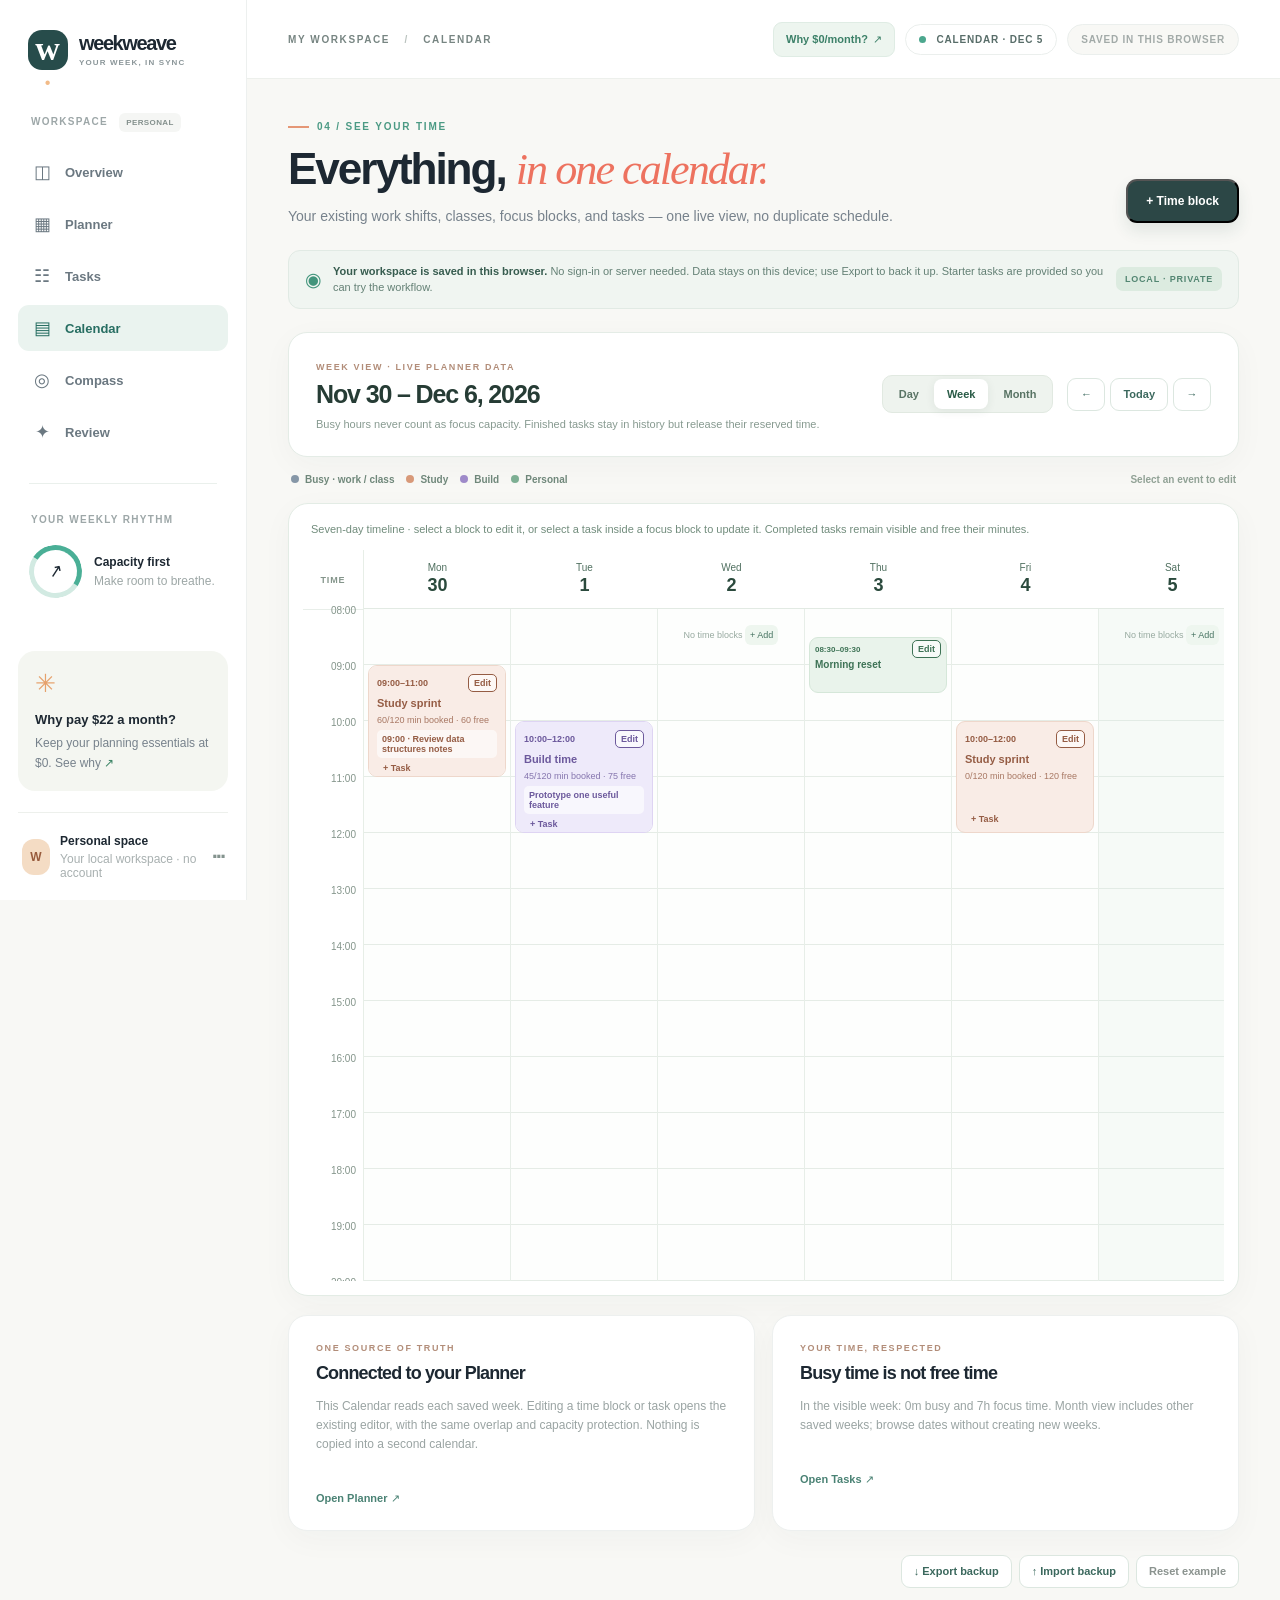
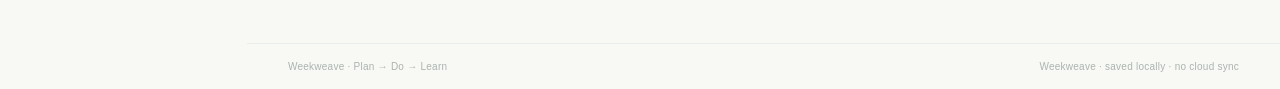
==== calendar.html @ 50faed29 "Add connected Day / Week / Month calendar to Weekweave (v3.1) Visualize saved Busy and Focus blocks " ====
<!DOCTYPE html>

<html lang="en">
<head>
<meta charset="utf-8"/>
<meta content="width=device-width, initial-scale=1" name="viewport"/>
<meta content="light" name="color-scheme"/>
<meta content="Weekweave helps you plan weekly capacity, schedule tasks, track habits and reflect. Saves locally in your browser." name="description"/>
<title>Calendar · Weekweave</title>
<link href="assets/styles.css?v=3.1" rel="stylesheet"/>
<script defer="True" src="assets/app-v3.1.js"></script></head>
<body>
<a class="skip" href="#main">Skip to main content</a>
<div class="app-shell">
<aside class="sidebar">
<a aria-label="Weekweave overview" class="brand" href="index.html"><span class="brand-mark">w<span>·</span></span><span class="brand-name">weekweave<small>YOUR WEEK, IN SYNC</small></span></a>
<div class="space-label">WORKSPACE <span class="space-badge">PERSONAL</span></div>
<nav aria-label="Main navigation" class="nav-stack"><a class="nav-link" href="index.html"><span aria-hidden="true" class="nav-icon">◫</span><span>Overview</span></a>
<a class="nav-link" href="planner.html"><span aria-hidden="true" class="nav-icon">▦</span><span>Planner</span></a>
<a class="nav-link" href="tasks.html"><span aria-hidden="true" class="nav-icon">☷</span><span>Tasks</span></a>
<a aria-current="page" class="nav-link active" href="calendar.html"><span aria-hidden="true" class="nav-icon">▤</span><span>Calendar</span></a>
<a class="nav-link" href="compass.html"><span aria-hidden="true" class="nav-icon">◎</span><span>Compass</span></a>
<a class="nav-link" href="review.html"><span aria-hidden="true" class="nav-icon">✦</span><span>Review</span></a></nav>
<div class="side-separator"></div>
<p class="side-caption">YOUR WEEKLY RHYTHM</p>
<div class="side-status"><span aria-hidden="true" class="status-ring">↗</span><div><strong>Capacity first</strong><small>Make room to breathe.</small></div></div>
<div class="side-push"></div>
<a class="side-note side-note-link" href="why.html"><span class="note-orbit" aria-hidden="true">✳</span><strong>Why pay $22 a month?</strong><p>Keep your planning essentials at $0. See why <span aria-hidden="true">↗</span></p></a>
<div class="side-foot"><span class="avatar">W</span><span>Personal space<small>Local workspace · no account</small></span><span class="side-dots">···</span></div>
</aside>
<div class="workspace">
<header class="topbar"><div class="breadcrumb">MY WORKSPACE <span>/</span> CALENDAR</div><div class="top-actions"><a class="top-why-link" href="why.html">Why $0/month? <span aria-hidden="true">↗</span></a><span class="date-pill"><span class="date-dot"></span> YOUR WEEK</span><span class="key-hint">SAVED IN THIS BROWSER</span></div></header>
<main class="main-content" data-page="calendar" id="main"><noscript>Weekweave needs JavaScript enabled to calculate capacity and save your tasks. All processing stays in your browser.</noscript></main>
<footer class="footer"><span>Weekweave · Plan → Do → Learn</span><span>Weekweave · local-first productivity</span></footer>
</div>
</div>
</body>
</html>
---- assets/styles.css ----
/* WEEKWEAVE: local-first HTML/CSS/vanilla JavaScript. Browser-only storage. */

:root{--bg:#f8f8f5;--paper:#fff;--ink:#1d2832;--muted:#77828c;--line:#ebefee;--coral:#ed725f;--deep:#293a46;--teal:#258e7a;--purple:#7965c9;--shadow:0 8px 32px rgba(36,51,58,.035);font-family:'DM Sans',-apple-system,BlinkMacSystemFont,'Segoe UI',sans-serif;color:var(--ink);background:var(--bg);font-synthesis:none}
*{box-sizing:border-box}html{scroll-behavior:smooth}body{margin:0;min-width:320px}a{color:inherit;text-decoration:none}button,textarea,input{font:inherit}button,a,textarea,input{outline-offset:3px}a:focus-visible,input:focus-visible,textarea:focus-visible{outline:2px solid var(--teal)}h1,h2,h3,h4,p{margin-top:0}h1,h2,h3,h4{font-family:'Manrope','Segoe UI',sans-serif;letter-spacing:-.047em}h1{font-size:clamp(32px,3.45vw,54px);line-height:1.11;margin-bottom:12px;font-weight:800}h1 em{font-family:Georgia,serif;font-weight:500;letter-spacing:-.045em;color:var(--coral)}h2{font-size:32px}h3{font-size:20px;line-height:1.25;font-weight:800;margin-bottom:0}p{color:var(--muted);line-height:1.68}small{font-size:12px}.skip{position:absolute;top:-100px;left:15px;padding:12px;background:#fff;z-index:50}.skip:focus{top:15px}
.app-shell{display:flex;min-height:100vh}.sidebar{width:247px;flex:0 0 247px;position:sticky;top:0;height:100vh;background:#fff;border-right:1px solid #edf0ef;display:flex;flex-direction:column;padding:30px 18px 20px;z-index:10}.brand{display:flex;align-items:center;gap:11px;padding:0 10px 43px}.brand-mark{display:grid;place-items:center;width:40px;height:40px;background:#274c4b;color:#fff;border-radius:14px;font-family:Georgia,serif;font-size:34px;font-weight:bold;letter-spacing:-6px;padding-right:7px}.brand-mark span{color:#f2bb88;font-size:27px}.brand-name{font-family:'Manrope',sans-serif;font-size:20px;font-weight:800;letter-spacing:-.07em;line-height:1.1}.brand-name small{display:block;color:#8b9699;letter-spacing:.14em;font-size:8px;font-family:'DM Sans',sans-serif;font-weight:700;margin-top:5px}.space-label,.side-caption{font-size:10px;letter-spacing:.13em;font-weight:800;color:#9da7a8;padding:0 13px;margin-bottom:17px}.space-badge{display:inline-block;border-radius:6px;background:#f5f6f4;padding:5px 7px;margin-left:7px;font-size:8px;color:#84908d;letter-spacing:.05em}.nav-stack{display:grid;gap:6px}.nav-link{display:flex;gap:12px;align-items:center;border-radius:11px;padding:12px 13px;color:#6b7881;font-size:13px;font-weight:700;transition:background .15s,color .15s}.nav-link:hover{background:#f5f7f6;color:#263d40}.nav-link.active{background:#eaf3ef;color:#276e62}.nav-icon{font-size:18px;display:inline-grid;place-items:center;width:22px;font-family:Arial,sans-serif}.side-separator{height:1px;background:#eaf0ec;margin:28px 11px}.side-caption{margin-bottom:15px}.side-status{display:flex;gap:12px;padding:1px 11px;align-items:center}.status-ring{border-radius:50%;width:53px;height:53px;display:grid;place-content:center;border:5px solid #d2eae2;border-top-color:#4aaf96;border-right-color:#4aaf96;transform:rotate(-12deg);font-weight:800;font-size:17px}.status-ring span{font-weight:500;font-size:10px;color:#96a2a6}.side-status>div{display:grid;gap:5px}.side-status strong{font-size:12px}.side-status small{color:#9da7a6}.side-push{flex:1}.side-note{padding:18px 17px;background:#f4f6f1;border-radius:17px;position:relative;overflow:hidden}.side-note .note-orbit{display:block;color:#e6a16c;font-size:25px;margin-bottom:12px}.side-note strong{font-size:13px}.side-note p{font-size:12px;margin:5px 0 0}.side-foot{display:flex;align-items:center;gap:10px;border-top:1px solid #edf0ec;margin-top:21px;padding:21px 4px 0;font-weight:700;font-size:12px}.avatar{display:grid;place-items:center;background:#f4dcc4;color:#985b3c;border-radius:12px;width:36px;height:36px;font-weight:800}.side-foot small{display:block;color:#a8b0b0;font-weight:500;margin-top:4px}.side-dots{margin-left:auto;font-size:22px;line-height:0;letter-spacing:-2px;color:#84938e}
.workspace{width:calc(100% - 247px);min-width:0;display:flex;flex-direction:column}.topbar{height:79px;border-bottom:1px solid #edf0ec;display:flex;align-items:center;justify-content:space-between;background:#fff;padding:0 clamp(25px,3.2vw,58px);gap:12px}.breadcrumb{font-size:10px;letter-spacing:.16em;color:#778582;font-weight:800}.breadcrumb span{padding:0 10px;color:#bac3bf}.top-actions{display:flex;align-items:center;gap:10px}.date-pill,.key-hint{border:1px solid #ebefed;border-radius:100px;color:#586d69;font-size:10px;font-weight:800;letter-spacing:.08em;padding:9px 13px;white-space:nowrap}.date-dot{display:inline-block;background:#4ca78e;border-radius:50%;width:7px;height:7px;margin-right:7px}.key-hint{background:#f8f8f5;color:#a2aaa8}.main-content{max-width:1570px;width:100%;margin:0 auto;padding:42px clamp(25px,3.2vw,58px) 55px;flex:1}.footer{display:flex;justify-content:space-between;flex-wrap:wrap;gap:10px;padding:17px clamp(25px,3.2vw,58px);font-size:10px;color:#abb4af;border-top:1px solid #e9edeb;letter-spacing:.025em}.page-heading{margin-bottom:31px}.heading-row{display:flex;justify-content:space-between;align-items:flex-end;gap:22px}.heading-row h1{margin:12px 0 11px}.heading-row p{margin:0;font-size:14px}.eyebrow,.panel-kicker{font-size:10px;letter-spacing:.18em;font-weight:800;color:#4b9a84}.eyebrow-line{width:21px;height:2px;background:#e59776;vertical-align:middle;display:inline-block;margin-right:8px}.heading-right{display:flex;align-items:center;gap:12px;padding-bottom:6px}.outlined-chip{border-radius:60px;border:1px solid #e7ebe8;padding:11px 15px;background:#fff;font-size:11px;color:#779087;font-weight:700;white-space:nowrap}.button{display:inline-flex;align-items:center;justify-content:center;gap:20px;padding:13px 18px;border-radius:11px;font-size:12px;font-weight:800;transition:transform .15s,filter .15s;white-space:nowrap}.button:hover{transform:translateY(-2px);filter:brightness(1.08)}.button-dark{background:#2c4746;color:#fff;box-shadow:0 8px 16px rgba(35,81,75,.11)}.button-white{background:#fff;color:#2e4945}.button span{font-size:15px;font-weight:400}
.dashboard-hero{display:grid;grid-template-columns:minmax(0,1.55fr) minmax(250px,.7fr);border-radius:21px;overflow:hidden;min-height:272px;background:#294b48;box-shadow:0 15px 30px rgba(38,68,65,.1)}.hero-copy{padding:35px 36px 32px;position:relative;overflow:hidden;color:#fff}.hero-overline{font-weight:700;letter-spacing:.16em;font-size:10px;color:#c8e2d8;position:relative;z-index:1}.sun-icon{font-size:17px;color:#f5ca91;margin-right:7px}.hero-copy h2{position:relative;z-index:1;font-size:clamp(27px,2.8vw,40px);line-height:1.17;margin:19px 0 12px}.hero-copy h2 span{font-family:Georgia,serif;font-weight:400;font-style:italic;color:#f5c39c}.hero-copy p{position:relative;z-index:1;font-size:12px;max-width:370px;line-height:1.8;color:#bdd2ce;margin-bottom:18px}.hero-actions{display:flex;align-items:center;gap:20px;position:relative;z-index:1}.hero-secondary{color:#e5f1eb;font-size:12px;font-weight:700}.hero-secondary span{margin-left:9px}.hero-ornament{position:absolute;width:270px;height:270px;right:-48px;bottom:-95px;opacity:.26}.hero-ornament span{display:block;position:absolute;border:1px solid #cbe3d1;border-radius:50%;inset:0}.hero-ornament .orbit-b{inset:40px}.hero-ornament .orbit-c{inset:83px;background:#d6eacf}.hero-snapshot{background:#e5efe9;position:relative;padding:29px 26px 24px;display:flex;flex-direction:column;justify-content:space-between}.snapshot-top{display:flex;justify-content:space-between;gap:7px;align-items:center;font-size:9px;font-weight:800;letter-spacing:.11em;color:#5b7c72}.small-up{font-size:9px;color:#448b78;background:#d5e7da;border-radius:10px;padding:7px;white-space:nowrap}.momentum-score{font-family:'Manrope',sans-serif;font-weight:800;font-size:66px;letter-spacing:-.075em;line-height:1;color:#2b594f}.momentum-score>span{font-size:30px;margin-left:5px}.momentum-score small{display:block;letter-spacing:0;font-family:'DM Sans',sans-serif;color:#719389;font-weight:600;font-size:12px;margin:6px 0 0 3px}.spark-bars{height:57px;display:flex;justify-content:space-between;align-items:flex-end;gap:9px;margin-top:12px}.spark-bars i{flex:1;display:block;background:#7eb9a5;border-radius:5px 5px 1px 1px}.spark-bars i:nth-child(4){background:#2f937d}.snapshot-bottom{display:flex;justify-content:space-between;color:#81a298;font-size:9px;font-weight:800;margin-top:8px;padding:0 5px}
.stats-grid{display:grid;grid-template-columns:repeat(3,minmax(0,1fr));gap:16px;margin:19px 0 23px}.stat-card{padding:21px 23px 20px;background:#fff;border:1px solid #edf0ef;border-radius:17px;box-shadow:var(--shadow);min-width:0}.stat-top{display:flex;align-items:center;justify-content:space-between;color:#8b9997;font-size:10px;font-weight:800;letter-spacing:.11em}.stat-icon{display:grid;place-content:center;width:34px;height:34px;border-radius:10px;font-size:16px}.stat-icon.coral{background:#fff2ed;color:#e67a67}.stat-icon.lavender{background:#f0ebfb;color:#8c74d5}.stat-icon.mint{background:#e9f6f0;color:#29947b}.stat-value{font-family:'Manrope',sans-serif;font-weight:800;letter-spacing:-.06em;font-size:34px;margin-top:4px}.stat-value small{font-size:18px;color:#a0acac;font-weight:600}.stat-desc{color:#8c9999;font-size:11px;margin:1px 0 18px}.progress-track{height:6px;border-radius:9px;background:#f1f3f0;overflow:hidden}.progress-track div{height:100%;border-radius:9px}.progress-track.thick{height:9px}.two-column{display:grid;grid-template-columns:1fr 1fr;gap:20px}.panel{background:#fff;border:1px solid #edf0ef;border-radius:19px;padding:27px 27px 24px;box-shadow:var(--shadow);min-width:0}.panel-heading{display:flex;justify-content:space-between;align-items:flex-start;gap:15px;margin-bottom:11px}.panel-kicker{font-size:9px;color:#b28d79;margin-bottom:9px}.panel-description{font-size:12px;margin:0 0 14px;color:#9aa4a3;line-height:1.6}.text-link{font-size:11px;font-weight:800;color:#4a8274;white-space:nowrap;padding-top:10px}.text-link span{margin-left:4px}.task-checklist{display:grid}.check-task{display:flex;gap:12px;align-items:center;border-bottom:1px solid #f0f2f1;padding:14px 0;cursor:pointer;position:relative}.check-task:last-child{border-bottom:0}.check-task input{position:absolute;opacity:0;width:22px;height:22px;margin:0}.custom-check{border:1.7px solid #cfdbd6;width:19px;height:19px;border-radius:7px;flex:0 0 19px;display:grid;place-items:center;color:#fff;transition:background .1s}.check-task input:checked+.custom-check{background:#4b9b83;border-color:#4b9b83}.check-task input:checked+.custom-check:before{content:'✓';font-size:12px}.check-task input:focus-visible+.custom-check{outline:2px solid #2f927d;outline-offset:3px}.task-copy{min-width:0;display:block;flex:1}.task-copy strong{display:block;font-size:12px;font-weight:800}.task-copy small{display:block;color:#a0aead;margin-top:5px}.check-task input:checked~.task-copy strong{text-decoration:line-through;color:#a5b0b0}.duration{color:#879795;background:#f6f8f6;padding:6px 8px;border-radius:7px;font-size:10px;white-space:nowrap}.panel-action{display:flex;justify-content:space-between;margin:17px 0 0;padding:17px 16px;background:#f6f9f7;border-radius:11px;color:#598577;font-size:11px;font-weight:800}.panel-action span{font-size:15px}.neutral-label{color:#a3aeac;font-size:9px;letter-spacing:.1em;font-weight:800;padding:7px 9px;border-radius:7px;background:#f5f6f4;white-space:nowrap}.habits-head,.habit-row{display:grid;grid-template-columns:minmax(95px,1.7fr) repeat(7,minmax(17px,.5fr));gap:4px;align-items:center}.habits-head{font-size:9px;letter-spacing:.08em;color:#aeb7b2;font-weight:800;margin:24px 0 9px;text-align:center}.habits-head span:first-child{text-align:left}.habit-row{padding:11px 0;border-bottom:1px solid #f1f3f2}.habit-row:last-of-type{border:none}.habit-row strong{font-size:11px;letter-spacing:-.015em}.habit-row i{display:grid;place-items:center;height:22px;width:22px;max-width:100%;border-radius:7px;font-style:normal;font-size:11px;margin:auto}.habit-row .done{background:#d8f1e6;color:#268e6f}.habit-row .empty{background:#f5f7f5;border:1px solid #edf0ee}.habit-note{background:#f4f8f3;color:#789789;padding:13px 12px;border-radius:10px;margin-top:15px;font-size:11px}.habit-note span{color:#e9ad78;font-size:15px;margin-right:8px}.lower{margin-top:20px}.direction-list{display:grid}.direction-row{display:flex;align-items:center;gap:12px;border-bottom:1px solid #f0f2f1;padding:15px 0}.direction-row:last-child{border:0;padding-bottom:0}.direction-symbol{width:41px;height:41px;flex:0 0 41px;display:grid;place-items:center;border-radius:12px;font-size:22px}.direction-symbol.purple{background:#efecfb;color:#8472c8}.direction-symbol.peach{background:#ffefe7;color:#d98b64}.direction-symbol.green{background:#e7f4ec;color:#459a79}.direction-row>div{flex:1;display:grid;gap:6px}.direction-row strong{font-size:12px}.direction-row small{color:#9dabaa}.direction-tag{background:#eaf6f0;color:#449e7e;padding:6px 8px;border-radius:8px;text-transform:uppercase;font-size:9px;font-weight:800;white-space:nowrap}.direction-tag.muted{background:#f7f4eb;color:#a3916d}.reflection-panel{position:relative;background:#f1f2eb;overflow:hidden;min-height:230px}.reflection-panel h3{font-size:25px;max-width:330px;margin:7px 0 12px}.reflection-panel p{font-size:12px;max-width:310px}.reflection-panel .button{margin-top:12px}.reflection-doodle{position:absolute;right:18px;bottom:22px;font-family:Georgia,serif;font-size:110px;color:#d5ddd3;pointer-events:none}
/* Weekly planner */
.info-band{display:flex;gap:17px;align-items:center;background:#edf6f0;border:1px solid #daebe0;border-radius:14px;padding:17px 20px;margin-bottom:22px}.info-emblem{font-size:28px;color:#4ca58d}.info-band div{flex:1}.info-band strong{font-size:12px}.info-band p{font-size:11px;color:#648779;margin:4px 0 0;line-height:1.5}.info-tag{background:#daeee2;border-radius:6px;font-weight:800;font-size:9px;padding:7px 10px;color:#4a987d;letter-spacing:.03em}.plan-panel{padding:27px 23px 18px}.simple-legend{display:flex;gap:14px;font-size:10px;color:#889991;align-items:center}.simple-legend span{white-space:nowrap}.legend-dot{display:inline-block;width:7px;height:7px;border-radius:50%;margin-right:5px}.coral-bg{background:#ed876a}.purple-bg{background:#8e81cf}.mint-bg{background:#69ab9b}.calendar-grid{display:grid;grid-template-columns:repeat(7,minmax(0,1fr));gap:8px;margin-top:28px;overflow-x:auto}.day-column{min-width:106px;padding:8px 5px 11px;border-radius:12px}.day-column.highlight-day{background:#f5f8f4}.day-head{display:flex;align-items:center;justify-content:space-between;margin:0 5px 17px}.day-head strong{font-size:10px;letter-spacing:.1em;color:#8a9b95}.day-head span{font-family:'Manrope',sans-serif;font-size:18px;font-weight:800;color:#314941}.highlight-day .day-head span{color:#29967c}.block-card{border-radius:10px;padding:12px 10px;margin-bottom:9px;min-height:147px;display:flex;flex-direction:column}.block-card.study{background:#fff0e9;border:1px solid #f9e1d5}.block-card.build{background:#f2edff;border:1px solid #e6ddfb}.block-card.personal{background:#e9f5ee;border:1px solid #d9eada}.block-card small{font-size:9px;color:#8c9992}.block-card strong{font-size:12px;line-height:1.3;margin:11px 0 5px}.block-card>span{font-size:10px;color:#82918e;line-height:1.4;min-height:28px}.block-meter{width:100%;height:5px;background:rgba(112,114,118,.12);border-radius:5px;overflow:hidden;margin-top:auto}.block-meter i{display:block;height:100%;background:#a9a39a;border-radius:5px}.block-card.study .block-meter i{background:#ec9279}.block-card.build .block-meter i{background:#9984d2}.block-card.personal .block-meter i{background:#75b599}.block-card em{font-style:normal;text-align:right;font-size:9px;color:#7f908a;margin-top:6px}.plan-foot{border-top:1px solid #eff2f0;margin:13px 0 0;padding:18px 6px 0;display:flex;justify-content:space-between;align-items:center;gap:12px;font-size:11px;color:#97a4a0}.plan-foot .text-link{padding:0}.capacity-demo{display:flex;justify-content:space-between;align-items:center;margin:26px 0 15px}.capacity-demo strong,.capacity-demo small{display:block}.capacity-demo strong{font-size:13px}.capacity-demo small{color:#9da7a0;margin-top:5px}.capacity-number{font-family:'Manrope',sans-serif;font-size:30px;font-weight:800}.capacity-number small{font-size:15px;color:#a4b2ad}.capacity-labels{display:flex;gap:12px;flex-wrap:wrap;font-size:10px;color:#7c9991;margin-top:13px}.capacity-labels span:last-child{color:#318d78;font-weight:800}.capacity-alert{font-size:11px;padding:14px;margin-top:18px;background:#fff6ee;color:#b6835c;border-radius:9px;line-height:1.6}.ritual-list{list-style:none;margin:15px 0 0;padding:0}.ritual-list li{display:flex;gap:17px;border-bottom:1px solid #f0f1ef;padding:14px 0}.ritual-list li:last-child{border-bottom:0}.ritual-list li>span{font-size:10px;color:#e59874;font-weight:800}.ritual-list strong{font-size:12px}.ritual-list p{font-size:11px;margin:5px 0 0}
/* Tasks */
.compact-stats{margin-top:0}.board{display:grid;grid-template-columns:repeat(4,minmax(0,1fr));gap:12px}.board-column{background:#f0f2ef;border:1px solid #edf0ed;border-radius:15px;padding:16px 12px 10px;min-width:0}.board-heading{display:flex;align-items:center;gap:8px;padding:0 5px}.board-heading h3{font-size:15px;letter-spacing:-.03em}.board-dot{width:8px;height:8px;display:block;background:#a7b3ae;border-radius:50%}.board-dot.peach{background:#e5a478}.board-dot.purple-dot{background:#8d7ad1}.board-dot.mint-dot{background:#6eaf8d}.board-count{font-size:10px;color:#81918d;margin-left:auto;background:#fff;border-radius:7px;padding:5px 8px;font-weight:800}.board-column>p{font-size:10px;margin:8px 5px 17px;line-height:1.4;min-height:30px}.board-task{display:flex;flex-direction:column;align-items:flex-start;border-radius:12px;background:#fff;box-shadow:0 3px 10px rgba(40,60,53,.035);padding:15px 13px;margin-bottom:10px;min-height:129px}.task-label{border-radius:6px;background:#eeeafb;color:#8d78bb;padding:5px 7px;font-size:8px;font-weight:800;letter-spacing:.1em}.task-label.peach-label{background:#fff0e8;color:#db8469}.task-label.green-label{background:#edf8f1;color:#529878}.board-task>strong{font-size:12px;margin:13px 0;line-height:1.4}.task-meta{font-size:10px;color:#a3afaa;margin-top:auto}.task-meta span{margin:0 4px}.task-subline{font-size:10px;color:#77a08f;margin-top:9px}.schedule-chip{margin-top:10px;border-radius:6px;background:#f2eefb;color:#8470b7;font-size:10px;padding:7px}.done-task>strong{color:#9ba5a0;text-decoration:line-through}.done-task{min-height:111px}
/* Compass */
.compass-hero{background:#ecf2ef;border:1px solid #e6efeb;border-radius:20px;display:flex;align-items:center;justify-content:space-between;padding:35px 37px;overflow:hidden;min-height:215px}.compass-hero>div:first-child{max-width:525px}.compass-hero .eyebrow{font-size:10px;color:#679a8b}.compass-hero h2{font-size:30px;margin:13px 0 10px}.compass-hero p{font-size:12px;margin:0}.compass-art{margin:0 47px 0 20px}.compass-outer{width:133px;height:133px;border:1px solid #9bbab0;border-radius:50%;display:flex;align-items:center;justify-content:space-around;flex-direction:column;color:#7caa9a;box-shadow:0 0 0 16px #e3eee8,0 0 0 17px #c6dcd2}.compass-outer b{font-size:40px;color:#429883;line-height:.6}.compass-outer span{font-size:10px;font-weight:800}.direction-cards{display:grid;grid-template-columns:repeat(3,minmax(0,1fr));gap:17px;margin-top:21px}.direction-card{background:#fff;border:1px solid #edf0ef;border-radius:18px;padding:24px 21px;display:flex;flex-direction:column;box-shadow:var(--shadow)}.direction-card-top{display:flex;justify-content:space-between;align-items:center;margin-bottom:20px}.direction-card h3{font-size:17px;line-height:1.33;min-height:44px}.direction-card p{font-size:11px;line-height:1.6;min-height:51px;margin:11px 0 15px}.direction-divider{height:1px;background:#eef1ef;margin-bottom:17px}.direction-card>small{font-size:9px;letter-spacing:.14em;font-weight:800;color:#b19b8b}.direction-card>strong{font-size:12px;line-height:1.5;margin:10px 0 22px}.direction-foot{display:flex;justify-content:space-between;flex-wrap:wrap;gap:8px;margin-top:auto;color:#9cab9f;font-size:9px}.direction-foot span:last-child{color:#6b9e8e}.evidence-list>div{display:flex;align-items:flex-start;gap:14px;padding:15px 0;border-bottom:1px solid #f0f2f0}.evidence-list>div:last-child{border:0}.evidence-list>div>span:first-child{background:#f8f2ed;color:#b8896b;border-radius:7px;padding:6px 8px;font-size:9px;font-weight:800}.evidence-list p{font-size:11px;flex:1;margin:0;line-height:1.6}.evidence-list p strong{color:#3f4b48}.mood-chip{font-size:9px;color:#649e8b;background:#eaf7f0;white-space:nowrap;border-radius:7px;padding:8px}.health-score{display:flex;gap:18px;align-items:center;background:#f0f7f1;padding:19px;border-radius:12px;margin:23px 0}.health-score>strong{font-family:'Manrope',sans-serif;font-size:40px;letter-spacing:-.05em;color:#2a9178}.health-score>strong span{color:#8db3a6;font-size:15px}.health-score b{font-size:12px}.health-score p{font-size:11px;margin:5px 0 0}.health-line{display:flex;justify-content:space-between;font-size:11px;margin:18px 0 10px;color:#879995}.health-line strong{color:#4d6960}
/* Review */
.review-banner{min-height:205px;border-radius:20px;padding:36px;background:#2a4945;color:#fff;display:flex;justify-content:space-between;align-items:center;margin-bottom:22px}.review-banner-copy>span{color:#b2d9c4;font-weight:800;letter-spacing:.14em;font-size:10px}.review-banner h2{font-size:26px;line-height:1.3;margin:12px 0}.review-banner p{color:#bcd4c9;font-size:11px;margin:0}.review-banner>span{font-size:115px;color:#83ad9b;line-height:1}.form-label{display:block;margin:19px 0 10px;color:#7c8c85;font-size:11px;font-weight:800}.panel textarea{resize:vertical;display:block;border:1px solid #e5ebe7;border-radius:11px;padding:16px;min-height:114px;width:100%;background:#fbfcfa;color:#53635b;line-height:1.6;font-size:12px}.panel textarea::placeholder{color:#b0bdb5}.prompt-line{font-size:11px;color:#8fa397;margin-top:13px}.review-note{display:flex;align-items:center;gap:17px;margin-top:21px;padding:18px;background:#f1f5f1;border-radius:13px}.review-note>span{font-size:22px;color:#5b9985}.review-note p{flex:1;font-size:11px;color:#719286;line-height:1.5;margin:0}.review-note p strong{color:#4b7466}
@media(max-width:1190px){.sidebar{width:210px;flex-basis:210px}.workspace{width:calc(100% - 210px)}.main-content{padding:35px 28px}.topbar{padding:0 28px}.key-hint{display:none}.calendar-grid{gap:4px}.block-card{padding:11px 7px}.block-card strong{font-size:11px}.simple-legend{gap:7px}.direction-card{padding:20px 17px}.board{gap:8px}.board-column{padding:14px 8px 8px}.board-task{padding:13px 9px}.hero-copy{padding:29px}}
@media(max-width:940px){.sidebar{width:77px;flex-basis:77px;padding:26px 12px}.workspace{width:calc(100% - 77px)}.brand{padding:0 5px 36px}.brand-name,.space-label,.nav-link>span:last-child,.side-separator,.side-caption,.side-status,.side-note,.side-foot{display:none}.nav-stack{gap:10px}.nav-link{justify-content:center;padding:12px 6px}.nav-icon{font-size:22px}.two-column{grid-template-columns:1fr}.direction-cards{grid-template-columns:repeat(3,minmax(0,1fr))}.board{grid-template-columns:repeat(2,1fr)}.calendar-grid{grid-template-columns:repeat(7,minmax(115px,1fr))}.plan-panel{overflow:hidden}.simple-legend{display:none}}
@media(max-width:650px){.app-shell{display:block}.sidebar{height:auto;position:relative;width:100%;padding:13px 15px;display:flex;flex-direction:row;align-items:center;border-bottom:1px solid #edf0ef;border-right:0;gap:10px}.brand{padding:0;margin:0}.brand-mark{width:34px;height:34px;border-radius:10px;font-size:29px}.nav-stack{display:flex;flex:1;justify-content:flex-end;gap:3px}.nav-link{padding:6px 8px;border-radius:8px}.nav-icon{font-size:17px;width:17px}.workspace{width:100%}.topbar{height:49px;padding:0 17px}.breadcrumb{font-size:8px}.date-pill{font-size:9px;padding:7px 9px}.main-content{padding:25px 16px 40px}.heading-row{align-items:flex-start;flex-direction:column}.heading-row h1{font-size:37px}.heading-right{width:100%;justify-content:space-between}.dashboard-hero{grid-template-columns:1fr}.hero-copy{padding:31px 22px}.hero-copy h2{font-size:32px}.hero-snapshot{padding:23px}.momentum-score{font-size:55px;margin:14px 0}.spark-bars{height:30px;max-width:270px}.snapshot-bottom{max-width:270px}.stats-grid{gap:8px}.stat-card{padding:15px 10px}.stat-top{font-size:8px;letter-spacing:.05em}.stat-icon{display:none}.stat-value{font-size:25px}.stat-value small{font-size:12px}.stat-desc{font-size:9px;min-height:30px}.panel{padding:22px 19px}.direction-cards{grid-template-columns:1fr}.direction-card h3{min-height:0}.direction-card p{min-height:0}.compass-hero{padding:24px;min-height:0}.compass-art{display:none}.board{grid-template-columns:1fr}.calendar-grid{overflow:visible;display:flex;overflow-x:auto;padding-bottom:10px}.day-column{width:160px;flex:0 0 160px}.block-card{padding:13px}.info-tag{display:none}.simple-legend{display:none}.review-banner{padding:24px}.review-banner>span{display:none}.review-banner h2{font-size:23px}.review-note{align-items:flex-start;flex-wrap:wrap}.footer{padding:16px;display:block}.footer span{display:block;margin:4px 0}}
@media(prefers-reduced-motion:reduce){html{scroll-behavior:auto}*,*:before,*:after{transition:none!important;animation:none!important}}

/* v1.1 UX review: action-first overview, sample-data honesty, and labeled mobile navigation. */
.preview-notice{display:flex;gap:11px;align-items:center;padding:12px 16px;margin:-8px 0 22px;border-radius:12px;background:#f0f5f1;border:1px solid #e1eae4;color:#53796b}
.preview-notice p{margin:0;flex:1;font-size:11px;line-height:1.5;color:#648075}.preview-notice p strong{color:#375c4f}.preview-notice-icon{font-size:19px;color:#41947b}.preview-tag{font-size:9px;font-weight:800;letter-spacing:.09em;white-space:nowrap;border-radius:7px;background:#dcebe0;padding:7px 9px;color:#538672}
.command-grid{display:grid;grid-template-columns:minmax(0,1.34fr) minmax(275px,.86fr);gap:18px;align-items:stretch}
.command-primary,.today-primary{border-radius:20px;padding:29px 30px;min-width:0;position:relative;overflow:hidden}.command-primary{background:#284a47;color:#fff;min-height:346px;box-shadow:0 14px 26px rgba(38,68,65,.09)}.command-top{display:flex;justify-content:space-between;align-items:center;gap:12px;position:relative;z-index:2}.command-chip{border:1px solid #61837b;border-radius:99px;padding:7px 10px;font-size:9px;letter-spacing:.08em;color:#c8e0d4;font-weight:800;white-space:nowrap}.command-primary h2{position:relative;z-index:2;font-size:clamp(27px,3vw,38px);line-height:1.19;letter-spacing:-.05em;max-width:540px;margin:20px 0 11px}.command-primary h2 em{color:#f7bd95;font-family:Georgia,serif;font-weight:400}.command-primary>p{position:relative;z-index:2;color:#bed8d0;font-size:12px;line-height:1.65;max-width:445px;margin-bottom:16px}.command-primary .button{position:relative;z-index:2;margin-top:17px}.command-primary .hero-ornament{opacity:.13;right:-95px;bottom:-125px}
.capacity-visual{position:relative;z-index:2;max-width:480px;border:1px solid rgba(226,239,232,.18);padding:13px 14px 12px;border-radius:11px;background:rgba(255,255,255,.065)}.capacity-visual-head{display:flex;justify-content:space-between;gap:12px;align-items:center;color:#c8ded6;font-size:10px}.capacity-visual-head strong{color:#f1f8f4;font-size:11px}.capacity-track{height:9px;background:rgba(233,240,237,.19);border-radius:10px;overflow:hidden;margin:11px 0 9px}.capacity-track span{display:block;width:72.5%;height:100%;background:#f6b98d;border-radius:10px}.capacity-visual-foot{color:#c9e1d6;font-size:10px}.capacity-visual-foot b{color:#fff;font-size:12px}.capacity-visual-foot small{float:right;color:#a3c2b6;font-size:9px}
.today-primary{background:#fff;border:1px solid #e7efea;box-shadow:var(--shadow);display:flex;flex-direction:column}.today-top{display:flex;justify-content:space-between;align-items:flex-start;gap:8px}.today-top h2{font-size:26px;line-height:1.2;margin:5px 0 0}.today-primary>p{font-size:12px;line-height:1.55;margin:11px 0 9px}.priority-task{margin:7px 0 2px;padding:18px 13px;border:1px solid #e8edeb;border-radius:13px;background:#f8faf8}.priority-task .task-copy strong{font-size:13px}.today-footer{display:flex;justify-content:space-between;align-items:center;gap:12px;margin-top:12px}.today-footer>span{color:#97a4a0;font-size:10px;line-height:1.5}.today-footer .text-link{padding:0}.today-separator{height:1px;background:#e9efeb;margin:21px 0 16px}.today-micro{display:flex;align-items:center;gap:12px;margin-top:auto}.today-micro-icon{display:grid;place-items:center;width:34px;height:34px;border-radius:10px;color:#d39167;background:#fff0e5;font-size:20px;flex-shrink:0}.today-micro strong{display:block;font-size:11px}.today-micro small{display:block;margin-top:4px;color:#9ca8a3;font-size:10px}
.how-it-works{margin:24px 0 7px}.how-header{display:flex;justify-content:space-between;align-items:baseline;gap:12px;margin-bottom:12px}.how-header h2{font-size:19px;margin:0}.how-steps{display:grid;grid-template-columns:repeat(3,minmax(0,1fr));gap:11px}.how-steps a{display:flex;gap:12px;align-items:center;padding:15px 14px;background:#fff;border:1px solid #e9eeea;border-radius:13px;min-width:0}.how-steps a:hover{border-color:#8ec9ad}.how-steps a>span{font-size:11px;font-weight:800;color:#cd8e73;background:#fcf3eb;padding:8px;border-radius:8px}.how-steps a>div{flex:1;min-width:0}.how-steps strong{display:block;font-size:11px}.how-steps small{display:block;font-size:10px;color:#97a6a1;line-height:1.5;margin-top:3px}.how-steps b{font-size:16px;color:#75a394;font-weight:500}.compact-bottom{margin-top:17px}.closing-strip{display:flex;align-items:center;justify-content:space-between;gap:22px;margin-top:20px;padding:25px 27px;background:#f0f2ec;border:1px solid #e7ebe4;border-radius:17px}.closing-strip h3{font-size:23px;margin-bottom:6px}.closing-strip p{font-size:11px;margin:0}.closing-strip .button{flex-shrink:0}
.planner-guide{display:grid;grid-template-columns:repeat(3,minmax(0,1fr));gap:11px;margin-bottom:19px}.planner-guide>div{background:#fff;border:1px solid #e8edeb;border-radius:13px;padding:13px 14px;display:flex;align-items:center;gap:12px}.planner-guide b{width:32px;height:32px;border-radius:9px;background:#fdf0e8;color:#c97e62;font-size:11px;display:grid;place-items:center;flex:0 0 32px}.planner-guide strong{display:block;font-size:11px}.planner-guide small{display:block;font-size:10px;color:#98a6a0;line-height:1.5;margin-top:3px}.capacity-details{background:#f2f8f3;border-radius:9px;border:1px solid #e0ebe2;margin-top:12px;padding:13px;font-size:11px;line-height:1.6;color:#678577}.capacity-details summary{cursor:pointer;font-weight:800;color:#397762}.capacity-details p{font-size:11px;margin:11px 0 0;color:#678577}
.task-flow{display:flex;justify-content:center;align-items:center;gap:11px;margin:0 0 20px;padding:14px 15px;border:1px solid #e5ede7;background:#fff;border-radius:13px;flex-wrap:wrap}.task-flow span{font-weight:800;font-size:12px;color:#4d6d60}.task-flow span b{display:inline-grid;place-items:center;margin-right:5px;width:23px;height:23px;border-radius:7px;background:#eaf4ed;color:#39826d;font-size:10px}.task-flow i{font-style:normal;color:#afc8ba;font-size:16px}.review-prompt{display:flex;align-items:center;gap:15px;padding:14px 17px;margin-bottom:20px;border-radius:11px;background:#fff6eb;border:1px solid #f3e5d1}.review-prompt strong{font-size:12px;white-space:nowrap;color:#8f694e}.review-prompt p{font-size:11px;margin:0;color:#977b62}
@media(max-width:1120px){.command-grid{grid-template-columns:minmax(0,1.08fr) minmax(265px,.92fr)}.command-primary,.today-primary{padding:24px}.how-steps a{padding:13px 11px;gap:8px}}
@media(max-width:940px){.command-grid{grid-template-columns:1fr}.command-primary{min-height:0}.today-primary{min-height:230px}.how-steps{grid-template-columns:1fr 1fr 1fr}}
@media(max-width:650px){body{padding-bottom:80px}.sidebar{height:58px;padding:10px 16px}.brand-name{display:block;font-size:17px}.brand-name small{font-size:7px}.nav-stack{position:fixed;left:0;right:0;bottom:0;bottom:env(safe-area-inset-bottom,0px);display:grid;grid-template-columns:repeat(5,minmax(0,1fr));gap:0;align-items:stretch;padding:7px 5px calc(7px + env(safe-area-inset-bottom,0px));background:rgba(255,255,255,.98);border-top:1px solid #e4eae6;box-shadow:0 -8px 20px rgba(23,55,43,.04);z-index:30}.nav-link{display:flex;flex-direction:column;gap:3px;align-items:center;justify-content:center;min-height:56px;padding:6px 1px;border-radius:9px;font-size:10px;text-align:center;line-height:1.15}.nav-link>span:last-child{display:block}.nav-icon{width:auto;font-size:19px}.preview-notice{margin:-4px 0 17px;padding:10px 11px;align-items:flex-start}.preview-notice p{font-size:10px}.preview-tag{display:none}.heading-row h1{font-size:34px}.command-primary,.today-primary{padding:24px 20px}.command-primary h2{font-size:30px}.capacity-visual-head{flex-direction:column;align-items:flex-start;gap:4px}.capacity-visual-foot small{float:none;display:block;margin-top:4px}.how-it-works{margin-top:18px}.how-steps{grid-template-columns:1fr}.closing-strip{align-items:flex-start;flex-direction:column;padding:22px}.closing-strip .button{width:100%}.planner-guide{grid-template-columns:1fr}.task-flow{gap:5px;justify-content:space-between}.task-flow span{font-size:10px}.task-flow span b{width:18px;height:18px;font-size:9px;margin-right:2px}.task-flow i{font-size:10px}.review-prompt{display:block}.review-prompt p{margin-top:5px}}
@media(max-width:370px){.brand-name{font-size:16px}.nav-link{font-size:9px}.task-flow{padding:10px 6px}.today-footer{align-items:flex-start;flex-direction:column}.preview-notice-icon{font-size:16px}}

/* Keep non-active sidebar links neutral, including visited links. */
.nav-link:visited{color:#6b7881}.nav-link.active:visited{color:#276e62}

/* Weekweave v2 interactive MVP — progressive additions to the original visual system. */
button{cursor:pointer}button:disabled{cursor:not-allowed;opacity:.58}
.week-toolbar{display:flex;align-items:center;justify-content:space-between;gap:16px;background:#fff;border:1px solid #e8eeeb;border-radius:15px;padding:14px 18px;margin:-12px 0 25px;box-shadow:var(--shadow)}
.week-title{display:flex;flex-direction:column;gap:4px}.week-title strong{font-size:13px;color:#304b45}.week-title small{color:#92a19b;font-size:10px}.week-controls,.utility-row{display:flex;align-items:center;gap:7px;flex-wrap:wrap}
.mini-button{border:1px solid #dce7e0;background:#fff;border-radius:9px;padding:8px 12px;color:#3b685d;font-size:11px;line-height:1.35;font-weight:800;white-space:nowrap}.mini-button:hover{background:#eaf5ed}.mini-button:focus-visible,.inline-icon-button:focus-visible,.day-add:focus-visible,.block-assign:focus-visible,.board-add:focus-visible{outline:2px solid #258e7a;outline-offset:2px}
.utility-row{margin:24px 0 0;justify-content:flex-end}.muted-button{color:#8b938f}.utility-row>.mini-button:hover{background:#f0f6f2}.live-banner{margin-top:-10px;margin-bottom:23px}.command-primary .button-white{margin-top:17px;position:relative;z-index:2}
.command-primary h2 em{color:#d1e7ce}.capacity-visual .capacity-track{background:rgba(255,255,255,.16)}.capacity-visual .capacity-track span{background:#9ecdb6;min-width:0}.today-primary .button{align-self:flex-start;margin:24px 0 30px}.today-primary .priority-task{margin-top:15px}.mini-stats{margin-top:22px}.mini-stats .stat-card{padding:15px 19px}.mini-stats .stat-value{font-size:29px}.mini-stats .stat-desc{font-size:11px}
.habit-track{display:grid;gap:10px}.habit-track-row{display:grid;grid-template-columns:minmax(110px,1fr) repeat(7,minmax(28px,36px));align-items:center;gap:5px}.habit-track-row>strong{font-size:11px}.habit-label{position:relative;display:flex;justify-content:center;align-items:center;min-height:30px;border:1px solid #e3ece6;border-radius:8px;color:#a4ada8;cursor:pointer;background:#fafcf9;font-size:10px;font-weight:800}.habit-label input{position:absolute;inset:0;opacity:0;cursor:pointer}.habit-label:has(input:checked){background:#d6efe3;border-color:#a4d0b5;color:#257c65}.habit-label:has(input:checked) span::after{content:' ✓'}.habit-label:has(input:focus-visible){outline:2px solid #258e7a;outline-offset:2px}.review-glimpse{font-size:14px;line-height:1.6;border-left:3px solid #c5d9d0;padding-left:13px;color:#4d625b}
.planner-stage{background:#fff;border:1px solid #e9eeec;border-radius:21px;padding:24px 24px 17px;box-shadow:var(--shadow)}.planner-stage .calendar-grid{margin-top:21px}.planner-stage .panel-heading{display:flex;justify-content:space-between;align-items:center;gap:12px}.planner-stage .legend{display:flex;flex-wrap:wrap;gap:11px;font-size:10px;color:#82918b}.planner-stage .legend span:first-child{color:#d77e65}.planner-stage .legend span:nth-child(2){color:#7967cb}.planner-stage .legend span:nth-child(3){color:#5d9c7b}
.block-card{min-height:162px}.block-card-header{display:flex;align-items:center;justify-content:space-between;gap:2px}.block-card-header small{font-size:9px}.inline-icon-button{border:0;background:rgba(255,255,255,.75);color:#557a70;font-size:14px;border-radius:6px;min-width:25px;height:25px}.block-card strong{margin-top:7px}.block-card>span{word-break:break-word}.block-card em{font-size:10px}.block-card .block-assign{margin-top:9px;padding:6px;border:1px dashed rgba(90,110,103,.35);background:rgba(255,255,255,.65);color:#49756a;border-radius:6px;font-size:10px;font-weight:750;text-align:center}.block-assign:hover{background:#fff}.day-add{width:100%;border:1px dashed #d7e5dd;background:#fbfdfb;color:#537b6d;font-size:10px;font-weight:750;border-radius:9px;padding:10px 5px}.day-add:hover{background:#ebf5ee}.stat-inline{display:flex;align-items:baseline;gap:10px;margin:16px 0}.stat-inline b{font-size:30px;color:#2b5146}.stat-inline span{font-size:12px;color:#81918b}.mini-task-line{display:flex;justify-content:space-between;align-items:center;gap:8px;border-bottom:1px solid #edf0ed;padding:12px 0;font-size:11px}.mini-task-line:last-child{border-bottom:0}
.board-column{min-height:320px}.board-task{display:flex;flex-direction:column;gap:6px;min-height:0}.board-task strong{font-size:12px}.board-task>small{color:#81928a;line-height:1.55;font-size:10px}.task-card-actions{display:flex;align-items:center;justify-content:space-between;gap:6px;margin-top:5px}.task-card-actions .mini-button{padding:5px 8px;font-size:10px}.quick-done{font-size:10px;font-weight:750;color:#6c8179;display:flex;gap:5px;align-items:center;cursor:pointer}.quick-done input{accent-color:#398e71;width:15px;height:15px}.empty-column{font-size:11px;color:#84918b;text-align:center;padding:26px 6px}.board-add{display:block;border:1px dashed #bdcfc5;border-radius:9px;background:#fff;color:#3f7b64;font-size:11px;font-weight:800;padding:10px;width:100%;margin-top:8px}.next-step-panel{margin-top:22px}.next-step-panel h3{font-size:17px}
.evidence-list>p{padding:10px}.direction-foot a{color:#438c76;font-weight:800}.review-note button{margin-left:auto}.review-banner-copy h2{line-height:1.25}
.toast{position:fixed;bottom:24px;right:24px;max-width:min(420px,calc(100vw - 30px));z-index:200;background:#2e5147;color:#fff;border-radius:11px;padding:13px 17px;box-shadow:0 14px 35px rgba(19,52,42,.2);font-size:12px;font-weight:750;transform:translateY(150%);opacity:0;pointer-events:none;transition:transform .18s,opacity .18s}.toast.show{transform:translateY(0);opacity:1}.toast.error{background:#963e35}
.app-dialog{border:1px solid #dfebe4;padding:0;width:min(95vw,540px);max-height:min(88vh,790px);overflow:auto;border-radius:21px;box-shadow:0 24px 85px rgba(23,46,41,.25);color:#1d2832}.app-dialog::backdrop{background:rgba(15,33,34,.47);backdrop-filter:blur(2px)}.app-dialog form{padding:26px 28px;display:flex;flex-direction:column;gap:16px}.app-dialog .modal-head{display:flex;align-items:start;justify-content:space-between;margin-bottom:1px}.modal-head h2{font-size:23px;margin:7px 0 0}.modal-close{border:0;background:#eef3ef;color:#3c5c54;border-radius:10px;font-size:22px;width:32px;height:32px}.app-dialog label{font-size:11px;font-weight:800;color:#49695e;display:flex;flex-direction:column;gap:7px}.app-dialog label.check-row{flex-direction:row;align-items:center;gap:9px}.app-dialog label.check-row input{accent-color:#27866e;width:16px;height:16px}.app-dialog input:not([type=checkbox]),.app-dialog select{width:100%;border:1px solid #dce7e1;border-radius:10px;background:#fff;min-height:41px;padding:8px 11px;color:#263c36;font-size:13px}.app-dialog label small{font-size:10px;color:#96a39c;line-height:1.5;font-weight:400}.form-grid{display:grid;grid-template-columns:1fr 1fr;gap:12px}.form-error{min-height:0;font-size:11px;color:#a03b39;line-height:1.5;font-weight:800}.form-error:empty{display:none}.modal-actions{display:flex;align-items:center;justify-content:flex-end;gap:8px;flex-wrap:wrap;margin-top:3px}.modal-actions .danger-button{margin-right:auto;color:#a2413f;border-color:#efcbc6}.modal-actions [hidden]{display:none}.goal-fieldset{border:1px solid #e8efeb;border-radius:12px;padding:13px;display:flex;flex-direction:column;gap:11px}.goal-fieldset legend{padding:0 5px;color:#466f60;font-size:12px;font-weight:800}
@media(max-width:1200px){.board{grid-template-columns:repeat(2,minmax(0,1fr))}.board-column{min-height:0}.planner-stage{padding:16px 12px}.block-card{padding:10px 6px}.block-card em{font-size:9px}}
@media(max-width:940px){.planner-stage .calendar-grid{grid-template-columns:repeat(7,minmax(128px,1fr));overflow-x:auto}.planner-stage .day-column{min-width:128px}.board{grid-template-columns:repeat(2,minmax(0,1fr))}}
@media(max-width:650px){.week-toolbar{margin-top:-6px;align-items:flex-start;flex-direction:column}.week-controls{width:100%;justify-content:space-between}.week-controls .mini-button{flex:1}.habit-track-row{grid-template-columns:minmax(88px,1fr) repeat(7,minmax(22px,1fr));gap:3px}.habit-label{min-height:26px}.planner-stage{padding:14px 11px}.planner-stage .panel-heading{align-items:flex-start;flex-direction:column}.planner-stage .calendar-grid{margin-top:13px}.board{grid-template-columns:1fr}.command-grid{grid-template-columns:1fr}.mini-stats{grid-template-columns:repeat(3,minmax(0,1fr));gap:7px}.mini-stats .stat-card{padding:14px 9px}.mini-stats .stat-value{font-size:25px}.mini-stats .stat-desc{font-size:9px}.utility-row{justify-content:center;padding-bottom:12px}.review-note{flex-wrap:wrap}.review-note button{margin-left:0}.toast{bottom:92px;right:12px;left:12px;max-width:unset}.app-dialog form{padding:20px 17px}.form-grid{gap:8px}.live-banner{align-items:flex-start;flex-wrap:wrap}.live-banner p{min-width:190px}.live-banner .preview-tag{margin-left:29px}}
@media(max-width:375px){.form-grid{grid-template-columns:1fr}.mini-stats .stat-desc{display:none}.habit-track-row{grid-template-columns:minmax(83px,1fr) repeat(7,minmax(21px,1fr))}}
@media(prefers-reduced-motion:reduce){.toast{transition:none}}

/* Completed work no longer occupies block capacity; keep the historical count visible. */
.block-complete-note{display:block;font-size:11px;line-height:1.45;font-weight:700;color:#508875;margin-top:5px}

/* v2.2: explicit 09:00–20:00 busy time, separate from task capacity */
.block-card.busy-block { background: #e9edf1; border:1px solid #c8d2da; min-height:164px; }
.block-card.busy-block strong { color:#34444d; margin:9px 0 7px; }
.block-card.busy-block .busy-chip { display:inline-flex; align-self:start; width:max-content; background:#d5dfe5; color:#3c5260; font-size:9px; font-weight:800; padding:4px 7px; border-radius:5px; letter-spacing:.06em; min-height:0; }
.block-card.busy-block .busy-description { margin-top:auto; color:#5e7885; font-weight:700; font-size:10px; }
.busy-legend {color:#627b87}
.block-time-summary { border-radius:10px; padding:12px 14px; background:#eef6f0; color:#2b5548; font-size:13px; font-weight:750; }
.block-time-summary.time-error {background:#fff1eb;color:#b14a32;}
.form-helper { font-size:12px;line-height:1.5;color:#6d8179;margin:8px 0 10px; }
/* A fourth metric should sit comfortably alongside the others. */
@media (min-width:1100px){.stats-grid.mini-stats{grid-template-columns:repeat(4,minmax(0,1fr));}}

/* v2.3 — Overview: one actionable day, one trustworthy source of data. */
.overview-day-switcher{display:grid;grid-template-columns:minmax(140px,190px) minmax(0,1fr);align-items:stretch;gap:14px;background:#fff;border:1px solid #e8efea;border-radius:17px;padding:13px 16px;margin:-5px 0 18px;box-shadow:var(--shadow)}
.overview-day-intro{display:flex;flex-direction:column;justify-content:center;gap:5px;min-width:0;padding-left:4px}.overview-day-intro .panel-kicker{margin:0}.overview-day-intro>strong{font-size:15px;letter-spacing:-.03em;color:#253d35}.overview-day-intro>small{font-size:10px;color:#899993;line-height:1.5}
.overview-day-options{display:grid;grid-template-columns:repeat(7,minmax(0,1fr));gap:5px;min-width:0}
.overview-day-button{min-width:0;min-height:72px;background:#f7f9f7;border:1px solid #edf1ed;border-radius:11px;display:flex;flex-direction:column;align-items:center;justify-content:center;gap:3px;color:#556c63;padding:9px 3px;transition:background .15s,border-color .15s}
.overview-day-button strong{font-size:19px;font-weight:800;line-height:1.2;font-family:'Manrope',sans-serif}.overview-day-button .day-short{font-size:9px;text-transform:uppercase;letter-spacing:.1em;font-weight:800;color:#91a198}.overview-day-button small{font-size:9px;color:#80938a;white-space:nowrap;overflow:hidden;max-width:100%;text-overflow:ellipsis}
.overview-day-button.selected{background:#e7f2e9;border-color:#a8cdb4;color:#28584b;box-shadow:inset 0 0 0 1px #bad8c5}.overview-day-button:hover:not(.selected){background:#edf6ee}.overview-day-button:focus-visible{outline:3px solid #397e6a;outline-offset:2px}
.overview-summary{grid-template-columns:repeat(4,minmax(0,1fr));margin:18px 0 21px}.overview-summary .stat-card{padding:18px 18px 15px}.overview-summary .stat-value{font-size:clamp(23px,2.4vw,31px);margin:10px 0 5px;white-space:nowrap}.overview-summary .stat-desc{margin:0;font-size:10px;line-height:1.5;min-height:32px}.overview-summary .stat-top{line-height:1.5}
.overview-daily-lower{align-items:stretch;gap:18px}.overview-daily-lower .panel{min-height:280px}.overview-agenda,.overview-task-list{display:flex;flex-direction:column;gap:9px}
.agenda-row{display:grid;grid-template-columns:81px minmax(0,1fr) auto;align-items:center;gap:12px;background:#f7faf7;border:1px solid #eaf0eb;border-left:3px solid #9ac6b0;border-radius:11px;padding:13px 12px;min-width:0}.agenda-row.agenda-busy{background:#f0f3f6;border-color:#e0e7ed;border-left-color:#92a5b1}.agenda-clock{font-size:10px;font-weight:800;color:#627d72;align-self:start;white-space:nowrap}.agenda-busy .agenda-clock{color:#728596}.agenda-detail{display:flex;flex-direction:column;gap:4px;min-width:0}.agenda-eyebrow{font-size:8px;letter-spacing:.1em;font-weight:900;color:#648f7b}.agenda-busy .agenda-eyebrow{color:#728fa0}.agenda-detail strong{font-size:12px;color:#253b33}.agenda-detail small{font-size:10px;color:#83968d;line-height:1.45;overflow-wrap:anywhere}.agenda-add{font-size:10px;padding:6px 8px}
.overview-task{display:flex;align-items:center;gap:8px;padding:3px 0 8px;border-bottom:1px solid #eef2ee;min-width:0}.overview-task .check-task{margin:0;flex:1;border:0;min-width:0}.overview-task .check-task .task-copy small{line-height:1.45}.overview-task>.mini-button{flex-shrink:0;padding:7px 9px}
.overview-completed-summary{padding:12px 14px;border:1px solid #d9eadf;border-radius:10px;background:#f1faf4;color:#3e816b;font-size:11px;font-weight:800;margin-top:10px;line-height:1.5}
.overview-empty{display:flex;flex-direction:column;gap:8px;padding:18px 16px;border:1px dashed #d5e5db;border-radius:12px;background:#fafcf9;color:#426657;line-height:1.5}.overview-empty strong{font-size:12px}.overview-empty span{font-size:11px;color:#84988d}.overview-empty a{font-size:11px;font-weight:800;color:#448c70}
.priority-context{font-size:10px;font-weight:800;letter-spacing:.1em;color:#498979;margin:12px 0 -4px}.priority-actions{display:flex;align-items:center;justify-content:space-between;gap:14px;margin:13px 0 14px}.priority-actions .text-link{padding:0}.today-primary .priority-task{margin:14px 0 0}.today-primary .overview-empty{margin:14px 0}.today-primary .button{margin:14px 0}.today-primary .today-micro{margin-top:auto}.today-primary .today-separator{margin-top:auto}
.overview-goals-panel{margin-top:18px}.overview-directions{display:grid;grid-template-columns:repeat(3,minmax(0,1fr));gap:12px}.overview-direction{background:#fbfcfa;border:1px solid #e8eee8;border-radius:13px;padding:16px 15px;min-width:0}.overview-direction .direction-header{display:flex;align-items:center;gap:6px;font-size:9px;letter-spacing:.08em;color:#6d8075;font-weight:800}.overview-direction .direction-header strong{margin-left:auto;color:#3e6655;font-size:10px;white-space:nowrap}.overview-direction h4{font-size:15px;line-height:1.35;color:#28433a;margin:14px 0 7px;letter-spacing:-.03em}.overview-direction p{font-size:11px;color:#80948a;line-height:1.6;margin:0 0 16px;min-height:38px}.overview-direction>small{font-size:10px;color:#779181;line-height:1.5}.area-dot{width:8px;height:8px;border-radius:50%;display:inline-block;flex-shrink:0}.area-study{background:#d18c70}.area-build{background:#937fc6}.area-personal{background:#6caa89}.direction-meter{height:7px;background:#e5eee6;border-radius:12px;overflow:hidden;margin-bottom:7px}.direction-meter span{height:100%;display:block;border-radius:12px;background:#77b397}
.overview-last-row{margin-top:18px}.overview-day-switcher+.command-grid{margin-top:0}
@media(max-width:1300px){.overview-day-switcher{grid-template-columns:1fr}.overview-day-intro{padding:2px 0}.overview-summary{grid-template-columns:repeat(2,minmax(0,1fr))}.overview-directions{gap:8px}}
@media(max-width:900px){.overview-directions{grid-template-columns:1fr}.overview-direction p{min-height:0}.overview-summary{grid-template-columns:repeat(2,minmax(0,1fr))}}
@media(max-width:650px){.overview-day-switcher{padding:12px 10px;gap:12px}.overview-day-options{display:flex;overflow-x:auto;scroll-snap-type:x mandatory;gap:7px;padding:2px 2px 8px}.overview-day-button{min-width:58px;flex:0 0 58px;scroll-snap-align:start;min-height:68px}.overview-day-button strong{font-size:17px}.overview-day-button small{font-size:8px}.overview-summary{grid-template-columns:repeat(2,minmax(0,1fr));gap:9px}.overview-summary .stat-card{padding:13px 12px}.overview-summary .stat-value{font-size:24px}.overview-summary .stat-desc{font-size:10px}.overview-daily-lower,.overview-last-row{grid-template-columns:1fr}.agenda-row{grid-template-columns:65px minmax(0,1fr);gap:7px}.agenda-add{grid-column:2;justify-self:start}.overview-goals-panel{padding:19px 16px}.overview-direction h4{margin-top:9px}.overview-daily-lower .panel{min-height:0}}
@media(max-width:375px){.overview-summary .stat-top{font-size:9px}.overview-summary .stat-value{font-size:22px}.overview-day-button{min-width:55px;flex-basis:55px}}


/* v2.4 — A day with a work shift and no focus blocks gets a work-first Overview. */
.workday-hero{background:#2d4245}
.workday-hero h2 em{color:#d5e9c9}
.workday-hero .workday-shifts{position:relative;z-index:2;display:flex;flex-direction:column;gap:9px;margin:19px 0 12px;max-width:510px}
.workday-shift{display:flex;align-items:center;gap:12px;min-width:0;border:1px solid rgba(210,238,229,.22);background:rgba(238,252,244,.08);border-radius:13px;padding:13px 15px}
.workday-shift-icon{display:grid;place-items:center;border:1px solid rgba(255,255,255,.17);border-radius:10px;background:rgba(255,255,255,.07);font-size:21px;color:#d4eee3;width:38px;height:38px;flex:none}
.workday-shift>div{display:flex;flex-direction:column;gap:4px;min-width:0;flex:1}.workday-shift small{font-size:11px;color:#c3d8cf;white-space:nowrap;overflow:hidden;text-overflow:ellipsis}.workday-shift strong{font-size:20px;letter-spacing:-.02em;color:white;font-weight:800}.workday-shift>b{white-space:nowrap;font-size:12px;color:#dfebcf;font-weight:800}
.workday-hero .workday-reassurance{font-size:11px;color:#c8dccd;line-height:1.5;margin:10px 0 12px;max-width:510px}
.workday-priority .today-top{flex-wrap:wrap}.workday-priority .neutral-label{font-size:9px}.workday-guidance{display:flex;flex-direction:column;gap:9px;margin:13px 0 17px}
.workday-guidance>div{display:flex;gap:12px;align-items:flex-start;background:#f6f9f5;border:1px solid #e8f0e9;border-radius:12px;padding:13px 14px}.workday-guidance-icon{display:grid;place-items:center;background:#e1eee5;color:#42775d;border-radius:9px;width:29px;height:29px;flex:none;font-size:14px;font-weight:800}
.workday-guidance>div>div{display:flex;flex-direction:column;gap:5px;min-width:0}.workday-guidance strong{font-size:12px;color:#314940}.workday-guidance small{font-size:11px;color:#81978b;line-height:1.5;overflow-wrap:anywhere}
.workday-priority .today-separator{margin:8px 0 16px}.workday-actions{display:flex;justify-content:space-between;align-items:center;flex-wrap:wrap;gap:12px;margin-top:auto}.workday-actions .text-link{padding:0}.workday-priority .workday-actions .mini-button{font-size:11px;text-decoration:none}
@media(max-width:650px){.workday-shift{padding:11px 12px}.workday-shift strong{font-size:17px}.workday-shift>b{font-size:11px}.workday-hero .workday-reassurance{font-size:11px}.workday-guidance>div{padding:12px}}

/* v2.5 — KPI Compass: outcome progress is independent from task completion. */
.compass-hero-v25{margin-top:18px;gap:24px}.compass-hero-v25 .mini-button{display:inline-flex;margin-top:20px;background:#fff;border-color:#cdded3;color:#326757}
.compass-summary{display:grid;grid-template-columns:repeat(3,minmax(0,1fr));gap:13px;margin-top:17px}
.compass-summary>div{background:#fff;border:1px solid #e8ede9;border-radius:15px;padding:16px 20px;box-shadow:0 8px 25px rgba(42,68,59,.025);display:flex;flex-direction:column;gap:5px}
.compass-summary span{font-size:9px;font-weight:850;color:#a68f7e;letter-spacing:.12em}
.compass-summary strong{font-size:26px;line-height:1.2;color:#2d4240;letter-spacing:-.05em}
.compass-summary small{font-size:10px;color:#84948c}
.outcome-cards{align-items:stretch}
.outcome-card{gap:0;min-width:0}
.outcome-card .direction-card-top{margin-bottom:14px}
.outcome-card h3{min-height:0}
.outcome-card>p{margin:6px 0 18px;min-height:42px}
.outcome-meta{display:flex;flex-wrap:wrap;align-items:center;justify-content:space-between;gap:8px;font-size:9px;font-weight:800;color:#879991;border-top:1px solid #eef2ed;padding:16px 0 8px}
.outcome-meta>span{max-width:100%;overflow-wrap:anywhere;letter-spacing:.08em;text-transform:uppercase}
.outcome-meta>strong{font-size:10px;letter-spacing:normal;color:#3f7765;background:#eaf4ed;border-radius:7px;padding:5px 7px}
.outcome-measure{margin:8px 0 16px}
.outcome-measure>strong{display:block;font-size:21px;letter-spacing:-.03em;line-height:1.3;overflow-wrap:anywhere}
.outcome-measure .direction-meter{height:8px;background:#e7eee9;border-radius:15px;margin:12px 0 7px;overflow:hidden}
.outcome-measure .direction-meter span{display:block;height:100%;background:#7ca994;border-radius:15px}
.outcome-measure small{font-size:10px;color:#889d90}
.outcome-warning{font-size:11px!important;min-height:0!important;color:#986034!important;background:#fff3e9;border-radius:8px;padding:9px 10px;margin:0 0 14px!important}
.outcome-proof{margin-top:auto;border:1px solid #ecf0ed;border-radius:11px;background:#f8faf8;padding:11px 13px;display:flex;flex-direction:column;gap:6px;min-height:69px}
.outcome-proof b{font-size:10px;color:#4e7967}
.outcome-proof span{font-size:11px;color:#677c70;line-height:1.5;overflow-wrap:anywhere}
.outcome-foot{margin-top:16px;display:flex;align-items:center;flex-wrap:wrap;justify-content:space-between;gap:10px}
.outcome-foot>span{font-size:11px;color:#73867b}.outcome-foot>span small{display:block;font-size:9px;color:#9caaa2}
.outcome-foot>div{display:flex;gap:6px}.outcome-foot .mini-button{padding:8px 10px;font-size:10px}
.compass-detail-grid{align-items:start}.compass-log{max-height:500px;overflow-y:auto}
.compass-log-entry{padding:15px 0;display:grid;gap:7px;border-bottom:1px solid #e9efeb}.compass-log-entry:last-child{border-bottom:0}
.compass-log-entry>div{display:flex;gap:12px;align-items:center}.compass-log-entry .log-area{font-size:9px;letter-spacing:.11em;font-weight:850;color:#af8e76}
.compass-log-entry time{font-size:10px;color:#8e9e93}.compass-log-entry>strong{font-size:12px;line-height:1.5;overflow-wrap:anywhere}
.compass-log-entry>small{font-size:10px;color:#84978e;line-height:1.5}.log-delete{justify-self:end;font-size:10px;color:#ad6662;background:transparent;border:0;padding:4px 0;cursor:pointer}
.compass-health-list{margin:18px 0;padding:12px 15px;border-radius:12px;background:#f5f8f4}
.compass-health-list>div{display:flex;justify-content:space-between;gap:12px;font-size:11px;color:#5f776a;padding:11px 0;border-bottom:1px solid #e3ebe3}
.compass-health-list>div:last-child{border:0}.compass-health-list strong{color:#314d43;font-weight:800}
#goals-form{gap:13px}.app-dialog textarea{border:1px solid #dce7e1;border-radius:10px;resize:vertical;min-height:92px;padding:11px 12px;color:#263c36;font:inherit;font-size:13px;width:100%;background:#fff}
.app-dialog .goal-fieldset label.check-row{margin-top:2px}.goal-fieldset .form-grid label{min-width:0}
@media(max-width:1050px){.outcome-cards{grid-template-columns:repeat(2,minmax(0,1fr))}}
@media(max-width:700px){.compass-summary{grid-template-columns:repeat(3,minmax(0,1fr));gap:7px}.compass-summary>div{padding:12px 9px}.compass-summary span{font-size:8px;letter-spacing:0}.compass-summary strong{font-size:22px}.compass-summary small{font-size:9px}.outcome-cards{grid-template-columns:1fr}.outcome-card>p{min-height:0}.compass-hero-v25{padding:25px 23px}.compass-hero-v25 h2{font-size:25px}}
@media(max-width:390px){.compass-summary{grid-template-columns:1fr 1fr}.compass-summary>div:last-child{grid-column:1/-1}.app-dialog .form-grid{grid-template-columns:1fr}}

/* v2.6 — Weekly Review, evidence-led and actionable. */
.review-banner-v26{min-height:220px;background:#2d4844;align-items:center}.review-banner-v26 p{max-width:650px;line-height:1.7}.review-stat-grid{display:grid;grid-template-columns:repeat(4,minmax(0,1fr));gap:13px;margin:18px 0 21px}.review-stat{border:1px solid #e7eeeb;background:#fff;border-radius:16px;padding:20px;display:flex;flex-direction:column;gap:7px;min-width:0;box-shadow:var(--shadow)}.review-stat>span{font-size:9px;font-weight:900;letter-spacing:.11em;color:#84958d}.review-stat>strong{font-size:27px;letter-spacing:-.05em;line-height:1.25;color:#203b34}.review-stat>small{font-size:10px;line-height:1.55;color:#879a91}.review-evidence-grid,.review-insights-grid,.review-answer-grid{gap:18px;align-items:stretch}.review-evidence-grid .panel,.review-insights-grid .panel{min-height:280px}.review-evidence-grid .panel-heading{align-items:flex-start;gap:8px}.review-fact-list{list-style:none;padding:0;margin:10px 0 0;display:flex;flex-direction:column;gap:2px}.review-fact-list li:not(.review-empty){display:flex;gap:11px;align-items:center;border-bottom:1px solid #edf1ee;padding:12px 2px}.review-fact-list li:last-child{border-bottom:0}.review-fact-list li>div{display:flex;flex:1;min-width:0;gap:4px;flex-direction:column}.review-fact-list li strong{font-size:12px;line-height:1.5;color:#243c35;overflow-wrap:anywhere}.review-fact-list li small{font-size:10px;color:#84998d;line-height:1.5}.review-task-dot{width:9px;height:9px;border-radius:50%;background:#88b29b;flex:none}.review-task-dot.study{background:#d79a7e}.review-task-dot.build{background:#9883c7}.review-done-mark{font-size:10px;color:#428b72;font-weight:800;white-space:nowrap}.review-proof-date{font-size:10px;font-weight:800;color:#8c9d93;background:#eef4ef;padding:6px 7px;border-radius:7px;white-space:nowrap}.review-more,.review-disclaimer{font-size:10px;line-height:1.5;color:#85988b;margin:15px 0 0}.review-disclaimer{border-left:2px solid #a9cabb;padding-left:10px}.review-empty{font-size:11px;color:#879a91;line-height:1.65;border:1px dashed #dce7df;padding:17px;border-radius:10px;list-style:none;background:#fafcfb}.review-habit-row{display:grid;grid-template-columns:minmax(94px,1fr) minmax(55px,1.1fr) 28px;gap:11px;align-items:center;margin:16px 0}.review-habit-row span{font-size:11px;color:#4e675b;font-weight:700}.review-habit-row strong{font-size:11px;color:#4f8470;text-align:right}.review-habit-meter{height:8px;border-radius:99px;background:#eaf1ec;overflow:hidden}.review-habit-meter i{height:100%;background:#7caf98;display:block;border-radius:99px}.review-insights-grid .text-link{display:inline-block;margin-top:9px}.review-goal-row{border-bottom:1px solid #edf1ee;padding:12px 0;display:flex;gap:9px;align-items:flex-start;justify-content:space-between}.review-goal-row:last-child{border:0}.review-goal-row>div{display:flex;flex-direction:column;gap:3px;min-width:0}.review-goal-row strong{font-size:11px;color:#476359;line-height:1.5}.review-goal-row small{color:#91a39a;font-size:10px}.review-goal-row>span{font-size:10px;font-weight:800;white-space:nowrap;color:#376d5e}.review-section-title{padding:20px 2px 10px}.review-section-title h2{font-size:23px;letter-spacing:-.04em;margin:7px 0}.review-section-title p{font-size:11px;color:#8d9e94;margin:0;line-height:1.5}.review-reflection-panel h3{font-size:19px;margin:9px 0}.review-reflection-panel .form-label{margin:12px 0 9px}.review-reflection-panel textarea{min-height:92px}.review-energy-panel{margin-top:17px;display:flex;justify-content:space-between;gap:25px;align-items:center}.review-energy-panel h3{margin:8px 0;font-size:16px}.review-energy-panel p{font-size:11px;color:#849a8c;margin:0}.review-energy-select{font-size:11px;color:#4d6d5b;font-weight:800;min-width:220px}.review-energy-select select,.review-carry-form select,.review-carry-form input{display:block;width:100%;margin-top:8px;border:1px solid #dce7e1;background:#fbfdfb;border-radius:9px;min-height:41px;padding:8px 11px;color:#2b4038;font:inherit}.review-carry{margin-top:20px}.review-carry .panel-heading{gap:12px}.review-carry .outlined-chip{white-space:nowrap}.review-carry-form{margin-top:19px;display:flex;flex-direction:column;gap:12px}.review-carry-fields{display:grid;grid-template-columns:minmax(0,1.9fr) minmax(130px,.85fr) minmax(125px,.9fr);gap:12px}.review-carry-fields label{font-size:11px;color:#4f6b5c;font-weight:800;min-width:0}.review-carry-form .button{align-self:flex-start}.review-carry-form small{font-size:10px;color:#879d90;line-height:1.5}.review-carry-confirm{display:flex;flex-direction:column;align-items:flex-start;gap:8px;border:1px solid #d3e9d9;background:#f2faf4;padding:16px;border-radius:10px;margin-top:15px}.review-carry-confirm strong{font-size:12px;color:#3d795a}.review-carry-confirm span{font-size:11px;color:#688975}.review-carry-confirm button{margin-top:2px}
@media(max-width:1030px){.review-stat-grid{grid-template-columns:repeat(2,minmax(0,1fr))}.review-evidence-grid,.review-insights-grid{grid-template-columns:1fr}.review-evidence-grid .panel,.review-insights-grid .panel{min-height:0}.review-carry-fields{grid-template-columns:repeat(2,minmax(0,1fr))}.review-carry-fields label:first-child{grid-column:span 2}}
@media(max-width:650px){.review-stat-grid{gap:9px}.review-stat{padding:14px 11px}.review-stat>strong{font-size:23px}.review-stat>span{font-size:8px}.review-stat>small{font-size:9px}.review-reflection-panel{padding:19px 16px}.review-energy-panel{display:block}.review-energy-select{display:block;margin-top:14px;min-width:0}.review-carry-fields{grid-template-columns:1fr}.review-carry-fields label:first-child{grid-column:auto}.review-carry .panel-heading{align-items:flex-start;flex-direction:column}.review-carry-form .button{width:100%}.review-habit-row{grid-template-columns:minmax(80px,1fr) minmax(45px,1fr) 28px}.review-goal-row{flex-direction:column;gap:4px}}


/* v2.9 — Compass editor clarity and reliable save feedback. */
#goal-fields [hidden]{display:none!important}
#goals-form .goals-sticky-actions{position:sticky;bottom:-1px;z-index:3;background:#fff;box-shadow:0 -10px 22px rgba(255,255,255,.96);border-top:1px solid #e1eae3;padding:12px 0 2px;margin-top:0}
#goals-form .goal-form-error:not(:empty){display:block;padding:10px 12px;border-radius:8px;background:#fff0ed;border:1px solid #efc7c1;color:#913e39;font-size:11px;line-height:1.6}
.compass-save-confirmation{display:flex;align-items:center;gap:10px;flex-wrap:wrap;margin:12px 0 16px;border:1px solid #cce6d2;background:#eff9f2;color:#376950;border-radius:12px;padding:13px 18px;font-size:11px}
.compass-save-confirmation strong{font-weight:850}.compass-save-confirmation span{color:#587e66}
@media(max-width:650px){#goals-form .goals-sticky-actions .button{flex:1;min-width:0}}

/* v3.0 — Hackathon positioning links. Reuse the existing app visual system. */
.top-why-link{display:inline-flex;align-items:center;gap:5px;font-size:11px;font-weight:800;color:#3c8068;border-radius:9px;padding:10px 12px;background:#edf5ef;border:1px solid #dfece4;white-space:nowrap}
.top-why-link:hover{background:#dfeee4;color:#2d664f}
.side-note-link{display:block;transition:background .15s,transform .15s}.side-note-link:hover{background:#eaf0e6;transform:translateY(-2px)}
.side-note-link p span{font-weight:800;color:#3b8465}
.launch-ribbon{display:flex;align-items:center;gap:16px;flex-wrap:wrap;background:#eaf2ed;border:1px solid #d6e7db;border-radius:12px;margin:0 0 19px;padding:13px 18px;font-size:12px;color:#547465;line-height:1.5}
.launch-ribbon-kicker{font-size:9px;color:#3e7762;font-weight:900;letter-spacing:.11em;white-space:nowrap}
.launch-ribbon>a{margin-left:auto;font-size:11px;color:#356f58;font-weight:850;text-decoration:underline;text-underline-offset:3px;white-space:nowrap}
@media(max-width:900px){.top-why-link{font-size:10px;padding:8px 10px}.launch-ribbon{gap:7px 15px}}
@media(max-width:600px){.top-why-link{font-size:10px;white-space:normal;line-height:1.1;max-width:106px}.launch-ribbon{display:block;padding:12px 14px}.launch-ribbon span,.launch-ribbon>a{display:block;margin:4px 0}.launch-ribbon-kicker{white-space:normal}}


/* v3.1 — Shared-data calendar: day/week timeline and cross-week month view. */
.cal-toolbar{display:flex;justify-content:space-between;align-items:center;gap:22px;border:1px solid #e4ece6;border-radius:19px;padding:23px 27px;background:#fff;box-shadow:var(--shadow);margin:19px 0 14px}
.cal-toolbar h2{font-size:25px;letter-spacing:-.045em;margin:6px 0;color:#263c35}.cal-toolbar p{color:#879a90;font-size:11px;line-height:1.65;margin:0}.cal-controls{display:flex;gap:14px;align-items:center;flex-wrap:wrap}.cal-view-options{background:#eef3ee;border:1px solid #e1e9e1;border-radius:10px;padding:3px;display:flex;gap:2px}.cal-view-options button{border:0;background:transparent;border-radius:8px;padding:9px 13px;color:#587364;font-weight:800;font-size:11px;cursor:pointer}.cal-view-options button.selected{background:white;color:#295b46;box-shadow:0 2px 10px rgba(35,61,52,.08)}.cal-date-controls{display:flex;align-items:center;gap:5px}.cal-date-controls .mini-button{min-width:38px}
.cal-key{display:flex;align-items:center;gap:12px;flex-wrap:wrap;padding:3px 3px 18px;color:#6f877a;font-weight:700}.cal-key-item{font-size:10px;display:inline-flex;align-items:center;gap:6px}.cal-key-item:before{content:"";background:#83ae9b;width:8px;height:8px;border-radius:4px}.cal-key-busy:before{background:#8697a7}.cal-key-study:before{background:#d89979}.cal-key-build:before{background:#9e8ac9}.cal-key-personal:before{background:#7daf93}.cal-key-hint{font-size:10px;margin-left:auto;color:#90a195}
.cal-panel{border:1px solid #e3ece5;background:white;border-radius:20px;padding:14px;box-shadow:var(--shadow);min-width:0}.cal-month-scroller,.cal-timeline-scroll{overflow:auto;max-width:100%;scrollbar-color:#c8d7c9 transparent;overscroll-behavior:contain}.cal-month-grid{display:grid;grid-template-columns:repeat(7,minmax(125px,1fr));gap:1px;background:#e8eee9;border:1px solid #e8eee9;border-radius:12px;overflow:hidden;min-width:885px}.cal-month-weekday{text-align:center;font-weight:900;font-size:10px;letter-spacing:.08em;padding:13px 8px;background:#f1f5f1;color:#779083}.cal-month-cell{min-height:148px;background:white;padding:9px 8px;min-width:0;display:flex;flex-direction:column;gap:5px}.cal-outside{background:#fafbf9;opacity:.7}.cal-today-cell{background:#f6faf6}.cal-month-cell-top{display:flex;align-items:center;justify-content:space-between}.cal-date-link{font-size:13px;font-weight:850;color:#36554c;background:transparent;border:0;border-radius:20px;width:28px;height:28px;cursor:pointer}.cal-today-cell .cal-date-link{background:#345b50;color:white}.cal-mini-add{border:0;background:transparent;color:#7a9c89;border-radius:6px;cursor:pointer;font-size:16px;min-width:28px;min-height:28px}.cal-date-link:hover,.cal-mini-add:hover{background:#e9f3ea}.cal-today-cell .cal-date-link:hover{background:#294b41}.cal-month-events{display:flex;flex-direction:column;gap:4px}.cal-month-event{width:100%;border:0;border-radius:6px;min-height:23px;text-align:left;padding:4px 6px;font-size:10px;font-weight:700;white-space:nowrap;overflow:hidden;text-overflow:ellipsis;cursor:pointer;color:#3f5b4a}.cal-month-event span{font-size:9px;font-weight:800}.cal-month-event.cal-busy{background:#e1e8ee;color:#455b6a}.cal-month-event.cal-study{background:#f9ece6;color:#985c43}.cal-month-event.cal-build{background:#eee9fb;color:#65589b}.cal-month-event.cal-personal{background:#e9f3eb;color:#3e7858}.cal-month-tasks{margin-top:auto;color:#6d9581;font-size:9px}.cal-more{background:transparent;border:0;text-align:left;color:#497f69;cursor:pointer;font-size:10px;font-weight:800}
.cal-timeline-help{font-size:11px;color:#718c7c;line-height:1.6;padding:3px 8px 12px}.cal-timeline-layout{display:flex;min-width:1090px;position:relative}.cal-timeline-layout.cal-one-day{min-width:0}.cal-time-rail{flex:0 0 60px;color:#84958b}.cal-rail-head{height:59px;display:flex;align-items:center;justify-content:center;font-size:9px;font-weight:900;letter-spacing:.1em}.cal-time-rail-body{position:relative;border-top:1px solid #e8eee9}.cal-time-label{position:absolute;right:7px;transform:translateY(-50%);font-size:10px}.cal-time-columns{display:grid;grid-template-columns:repeat(var(--cal-days),minmax(0,1fr));flex:1;border-left:1px solid #e7eee7;min-width:0}.cal-time-day{position:relative;min-width:0}.cal-time-day-heading{height:59px;border-bottom:1px solid #e2eae3;text-align:center;display:grid;place-items:center}.cal-time-day-heading button{border:0;background:transparent;color:#507060;font-size:10px;cursor:pointer;display:flex;align-items:center;flex-direction:column;gap:2px;padding:6px 10px}.cal-time-day-heading strong{font-size:18px;color:#2b4a3d}.cal-time-day-body{position:relative;background:repeating-linear-gradient(to bottom,#fdfefd 0px,#fdfefd 55px,#e5ece6 55px,#e5ece6 56px);border-right:1px solid #e7eee8}.cal-time-today .cal-time-day-body{background:repeating-linear-gradient(to bottom,#f6faf7 0px,#f6faf7 55px,#e2ebe5 55px,#e2ebe5 56px)}.cal-time-event{position:absolute;left:4px;right:4px;z-index:2;padding:8px 8px 7px;border-radius:9px;border:1px solid transparent;display:flex;flex-direction:column;gap:4px;overflow:auto;scrollbar-width:thin;box-sizing:border-box}.cal-time-event.cal-busy{background:#e5ebf0;border-color:#cbd5df;color:#3e5766}.cal-time-event.cal-study{background:#f9ece6;border-color:#eed7cb;color:#955c44}.cal-time-event.cal-build{background:#eeeafa;border-color:#ded4f3;color:#6c599c}.cal-time-event.cal-personal{background:#e9f3eb;border-color:#d5e7d9;color:#3d7255}.cal-event-head{display:flex;gap:5px;align-items:center;justify-content:space-between;font-size:9px;font-weight:750}.cal-event-edit{padding:3px 5px;border:1px solid currentColor;background:rgba(255,255,255,.65);color:inherit;border-radius:5px;font-size:9px;font-weight:850;cursor:pointer;flex:none}.cal-time-event strong{font-size:11px;line-height:1.3;overflow-wrap:anywhere}.cal-time-event small{font-size:9px;line-height:1.3;opacity:.8}.cal-event-tasks{display:flex;flex-direction:column;gap:3px}.cal-block-task button{width:100%;text-align:left;border:0;border-radius:5px;background:rgba(255,255,255,.62);padding:4px 5px;font-size:9px;font-weight:700;cursor:pointer;color:inherit;overflow-wrap:anywhere}.cal-task-done button{text-decoration:line-through;opacity:.7}.cal-event-add{margin-top:auto;align-self:flex-start;border:0;background:transparent;font-size:9px;cursor:pointer;color:inherit;font-weight:900}.cal-compact{padding:2px 5px;gap:0;overflow:hidden}.cal-compact strong{font-size:10px;white-space:nowrap;overflow:hidden;text-overflow:ellipsis}.cal-compact .cal-event-head>span{font-size:8px}.cal-tiny{padding:0 4px;justify-content:center}.cal-tiny .cal-event-head{display:none}.cal-tiny strong{font-size:9px;line-height:1}.cal-empty-day{font-size:9px;color:#98aaa0;padding:16px 5px;text-align:center}.cal-empty-day button{border:0;background:#eef6ef;border-radius:6px;color:#497563;cursor:pointer;font-size:9px;padding:5px}.cal-bottom-grid{display:grid;grid-template-columns:repeat(2,minmax(0,1fr));gap:17px;margin-top:19px}.cal-bottom-grid .panel{min-height:170px}.cal-bottom-grid .panel h3{font-size:18px;margin:7px 0 12px}.cal-bottom-grid .text-link{display:inline-flex;margin-top:14px}
@media(max-width:1150px){.cal-toolbar{align-items:flex-start;flex-direction:column}.cal-controls{width:100%;justify-content:space-between}}
@media(max-width:650px){.nav-stack{grid-template-columns:repeat(6,minmax(0,1fr));padding-left:2px;padding-right:2px}.nav-link{font-size:9px;padding:6px 1px;min-width:0}.nav-icon{font-size:18px}.cal-toolbar{padding:18px 14px;gap:15px}.cal-toolbar h2{font-size:22px}.cal-toolbar p{font-size:10px}.cal-controls{gap:8px}.cal-view-options button{padding:8px 11px;font-size:10px}.cal-date-controls .mini-button{padding:8px 9px;font-size:10px}.cal-panel{padding:7px}.cal-bottom-grid{grid-template-columns:1fr}.cal-timeline-layout.cal-one-day{min-width:290px}.cal-month-grid{min-width:805px;grid-template-columns:repeat(7,minmax(115px,1fr))}.cal-month-cell{min-height:126px}.cal-key{gap:7px 12px}.cal-key-hint{width:100%;margin-left:0}.cal-time-event{padding:6px}.cal-time-event strong{font-size:12px}.cal-timeline-layout:not(.cal-one-day){min-width:1030px}}
@media(max-width:350px){.nav-link{font-size:8px}.nav-icon{font-size:16px}.cal-date-controls .mini-button{padding:7px 7px}}
@media(max-width:350px){.top-why-link{display:none}.top-actions{min-width:0}.date-pill{max-width:160px;overflow:hidden;text-overflow:ellipsis;white-space:nowrap}}

/* Keep the promotional sidebar card out of the tablet/mobile header. */
@media(max-width:940px){.side-note-link{display:none}}

/* A whole calendar block is clickable; embedded task/edit buttons take precedence. */
.cal-time-event{cursor:pointer}.cal-time-event:hover{filter:brightness(.985);box-shadow:0 3px 9px rgba(36,66,54,.08)}.cal-time-event:focus-within{outline:1px solid #91bba5;outline-offset:1px}
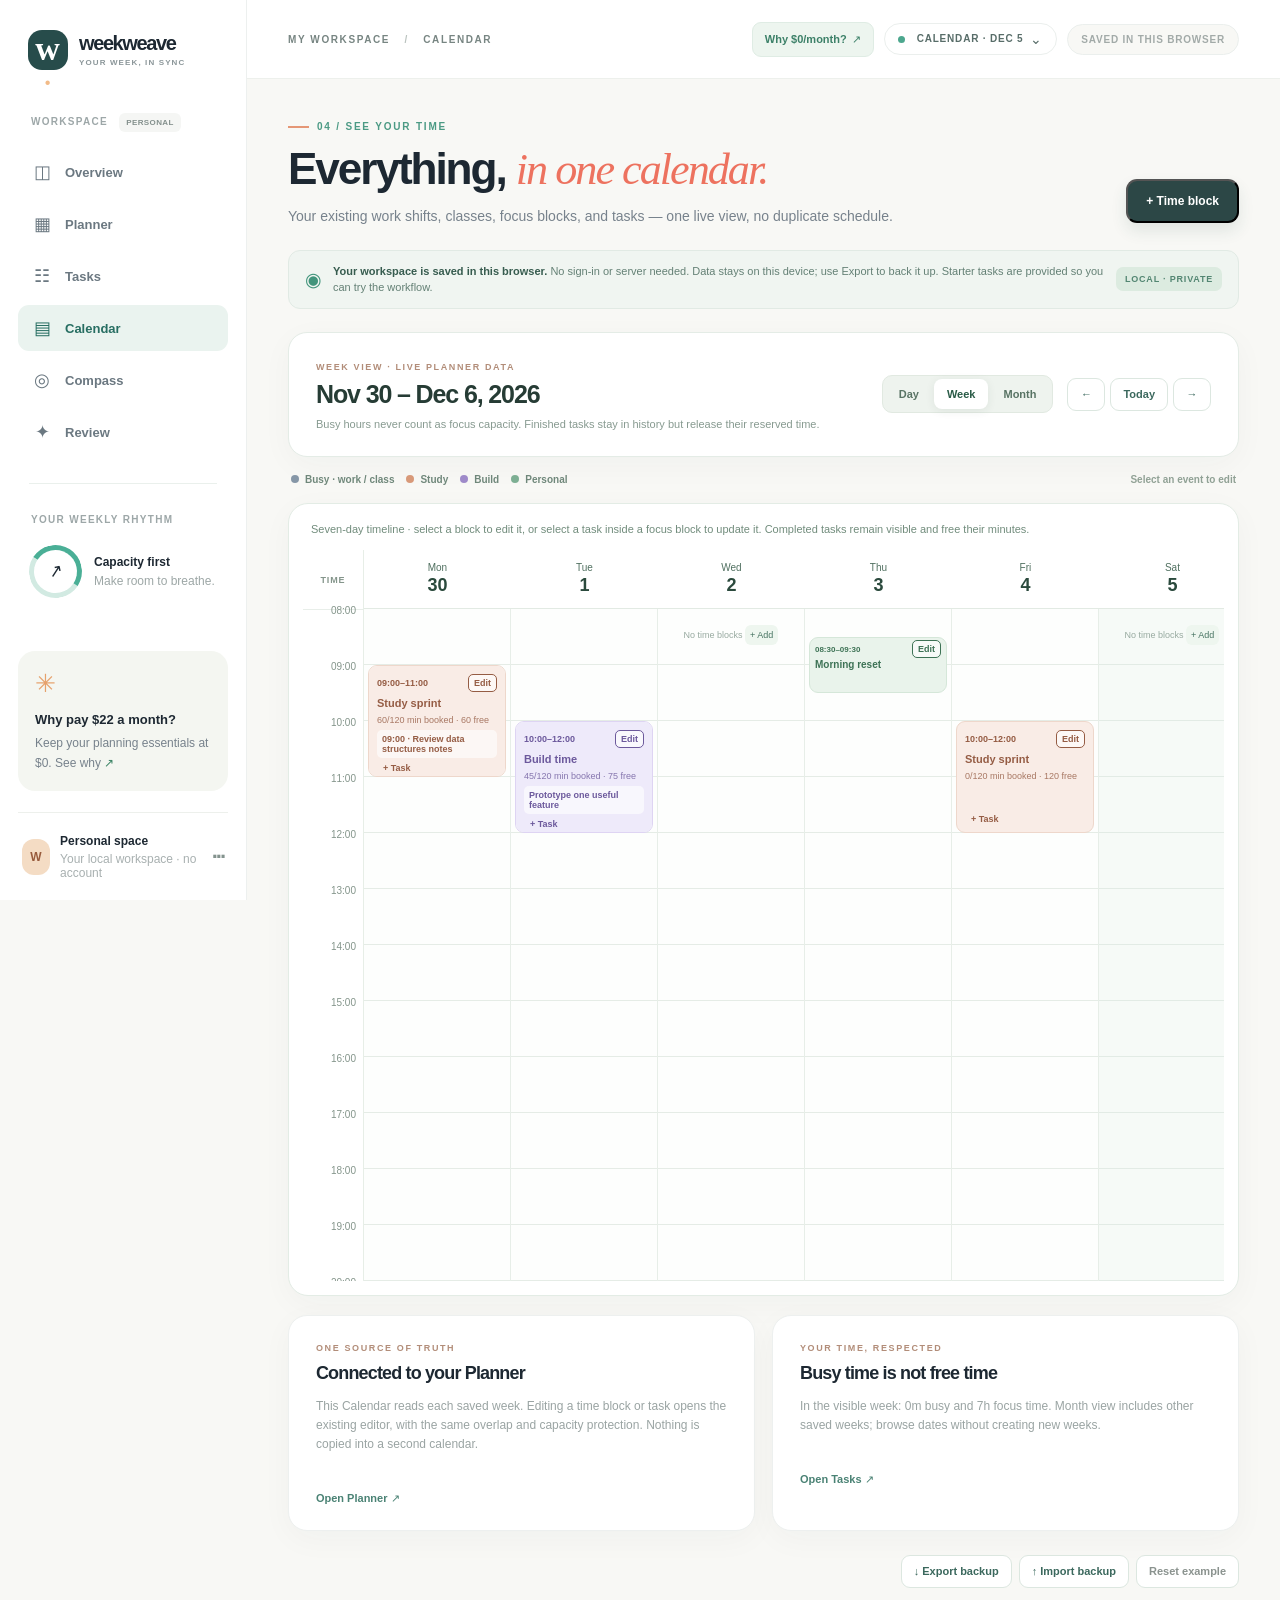
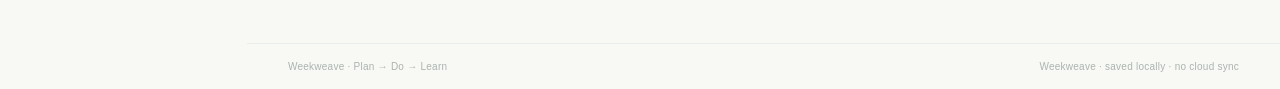
==== commit 0454cd8f: "Make header week selectable across all Weekweave pages (v3.2) Add date-picker dialog, saved weeks, n" ====
--- a/calendar.html
+++ b/calendar.html
@@ -7,8 +7,8 @@
 <meta content="light" name="color-scheme"/>
 <meta content="Weekweave helps you plan weekly capacity, schedule tasks, track habits and reflect. Saves locally in your browser." name="description"/>
 <title>Calendar · Weekweave</title>
-<link href="assets/styles.css?v=3.1" rel="stylesheet"/>
-<script defer="True" src="assets/app-v3.1.js"></script></head>
+<link href="assets/styles.css?v=3.2" rel="stylesheet"/>
+<script defer="True" src="assets/app-v3.2.js"></script></head>
 <body>
 <a class="skip" href="#main">Skip to main content</a>
 <div class="app-shell">
@@ -29,7 +29,7 @@
 <div class="side-foot"><span class="avatar">W</span><span>Personal space<small>Local workspace · no account</small></span><span class="side-dots">···</span></div>
 </aside>
 <div class="workspace">
-<header class="topbar"><div class="breadcrumb">MY WORKSPACE <span>/</span> CALENDAR</div><div class="top-actions"><a class="top-why-link" href="why.html">Why $0/month? <span aria-hidden="true">↗</span></a><span class="date-pill"><span class="date-dot"></span> YOUR WEEK</span><span class="key-hint">SAVED IN THIS BROWSER</span></div></header>
+<header class="topbar"><div class="breadcrumb">MY WORKSPACE <span>/</span> CALENDAR</div><div class="top-actions"><a class="top-why-link" href="why.html">Why $0/month? <span aria-hidden="true">↗</span></a><button type="button" class="date-pill week-picker-trigger" data-action="open-week-picker" aria-haspopup="dialog" aria-controls="week-picker-dialog" aria-label="Choose week"><span class="date-dot"></span> YOUR WEEK <span class="week-picker-caret" aria-hidden="true">⌄</span></button><span class="key-hint">SAVED IN THIS BROWSER</span></div></header>
 <main class="main-content" data-page="calendar" id="main"><noscript>Weekweave needs JavaScript enabled to calculate capacity and save your tasks. All processing stays in your browser.</noscript></main>
 <footer class="footer"><span>Weekweave · Plan → Do → Learn</span><span>Weekweave · local-first productivity</span></footer>
 </div>
--- a/assets/styles.css
+++ b/assets/styles.css
@@ -190,4 +190,21 @@
 @media(max-width:940px){.side-note-link{display:none}}
 
 /* A whole calendar block is clickable; embedded task/edit buttons take precedence. */
-.cal-time-event{cursor:pointer}.cal-time-event:hover{filter:brightness(.985);box-shadow:0 3px 9px rgba(36,66,54,.08)}.cal-time-event:focus-within{outline:1px solid #91bba5;outline-offset:1px}+.cal-time-event{cursor:pointer}.cal-time-event:hover{filter:brightness(.985);box-shadow:0 3px 9px rgba(36,66,54,.08)}.cal-time-event:focus-within{outline:1px solid #91bba5;outline-offset:1px}
+
+/* v3.2: accessible shared week picker in the header */
+.date-pill.week-picker-trigger{display:inline-flex;align-items:center;justify-content:center;gap:5px;background:#fff;cursor:pointer;line-height:1.25;font-family:inherit;transition:background .15s,border-color .15s,color .15s}
+.week-picker-trigger:hover{background:#edf6f0;border-color:#92b7a7;color:#2f745a}
+.week-picker-trigger:focus-visible{outline:3px solid #73b59a;outline-offset:3px}
+.week-picker-caret{font-size:14px;line-height:10px;font-weight:900;margin-left:2px}
+.week-picker-help{font-size:13px;color:#657d73;line-height:1.6;margin:0}
+.week-picker-preview{background:#ecf5ee;border:1px solid #cfe4d5;color:#305d49;border-radius:10px;padding:12px 14px;font-weight:800;font-size:12px}
+.week-picker-presets{display:grid;grid-template-columns:repeat(3,minmax(0,1fr));gap:8px}
+.week-picker-presets button{white-space:normal;font-size:11px;min-width:0}
+.week-picker-recent{border-top:1px solid #e7eeea;padding-top:15px}
+.week-picker-saved{display:flex;flex-wrap:wrap;gap:8px;margin-top:11px}
+.week-saved-chip{border:1px solid #dce9e0;background:white;border-radius:11px;padding:9px 12px;font-family:inherit;font-weight:700;font-size:12px;line-height:1.4;color:#38594e;cursor:pointer}
+.week-saved-chip span{font-size:10px;color:#8da39a;margin-left:3px}
+.week-saved-chip.is-selected,.week-saved-chip:hover{background:#e7f2eb;border-color:#98bd9f}
+.week-saved-chip:focus-visible{outline:3px solid #73b59a;outline-offset:2px}
+@media(max-width:390px){.date-pill.week-picker-trigger{max-width:164px;min-width:0;text-overflow:ellipsis;white-space:nowrap;font-size:9px;padding:7px 8px}.week-picker-presets{gap:5px}.week-picker-presets button{padding:8px 4px;font-size:10px}}
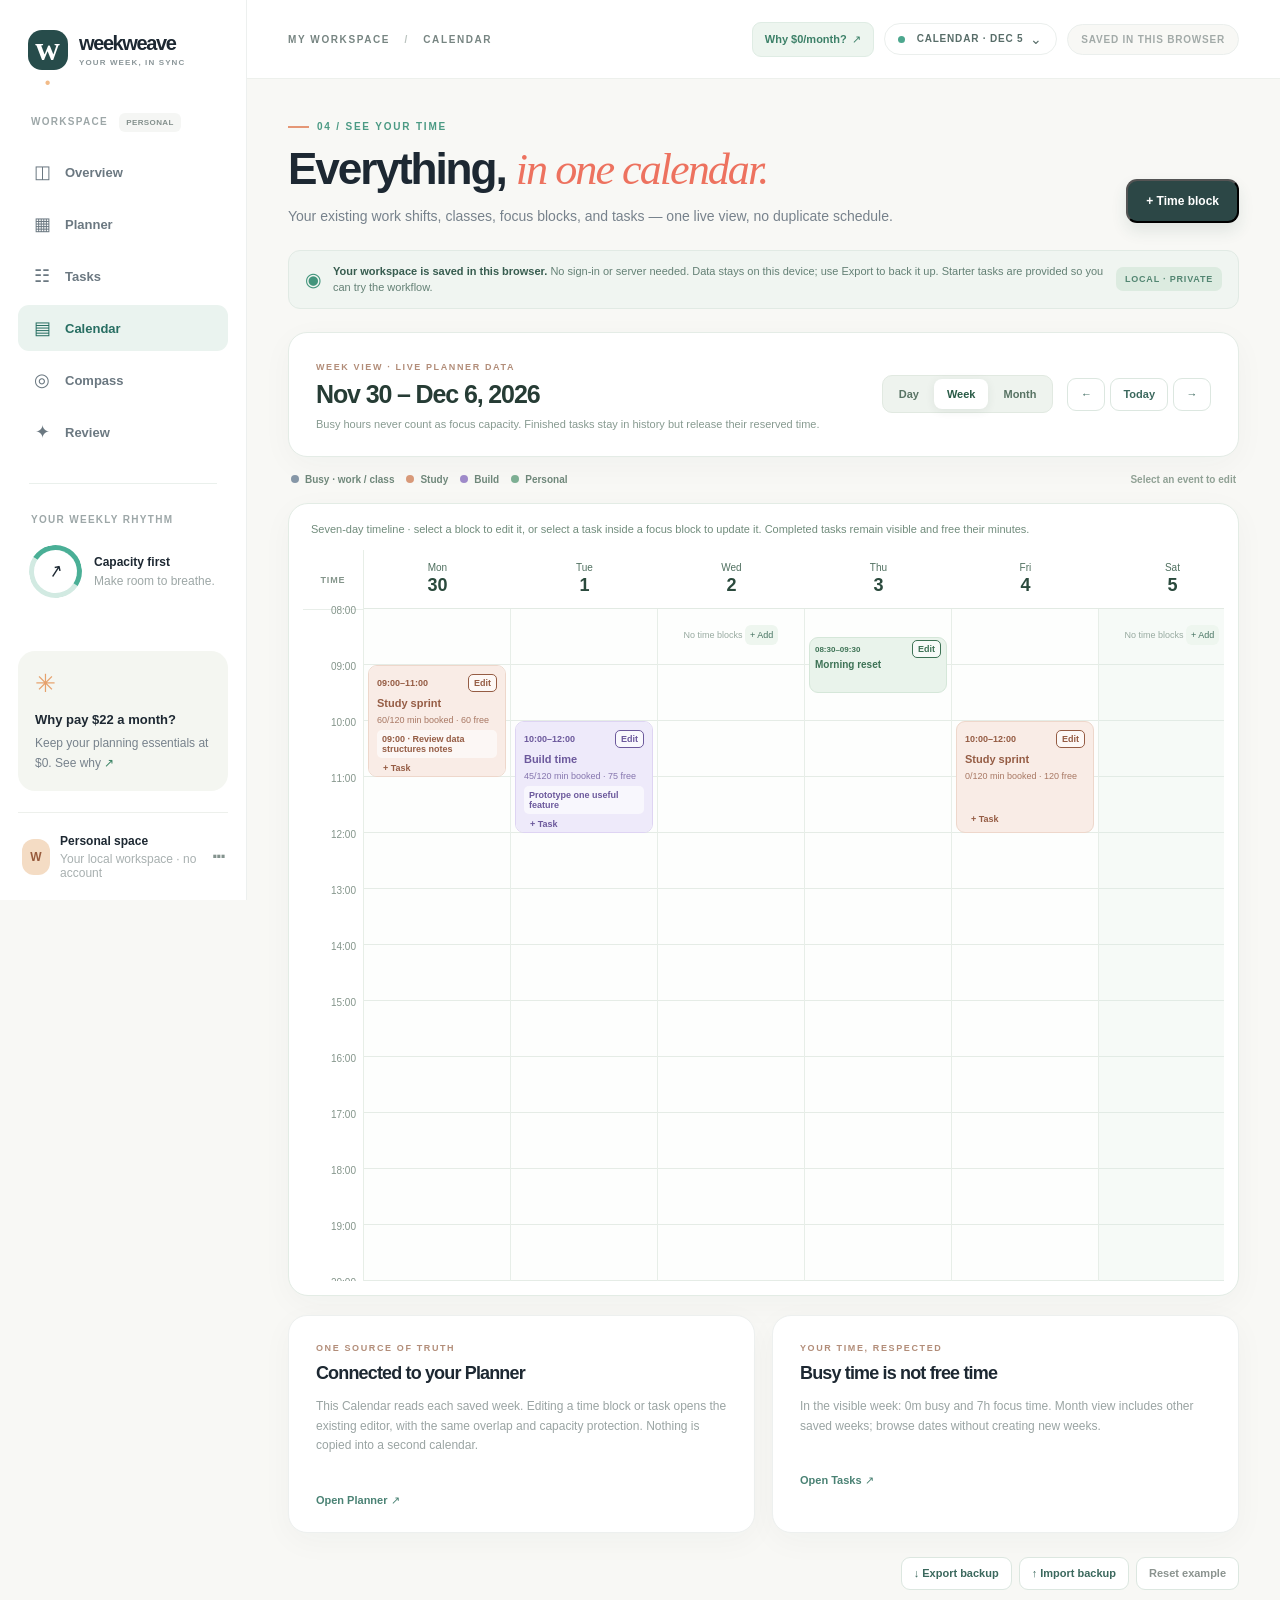
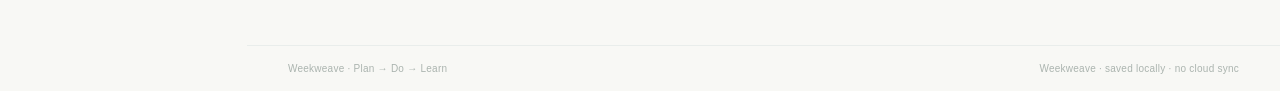
==== commit 4b7e8233: "Polish Weekweave UX and add smart task placement (v3.3) Make Overview's next action contextual, clar" ====
--- a/calendar.html
+++ b/calendar.html
@@ -7,8 +7,8 @@
 <meta content="light" name="color-scheme"/>
 <meta content="Weekweave helps you plan weekly capacity, schedule tasks, track habits and reflect. Saves locally in your browser." name="description"/>
 <title>Calendar · Weekweave</title>
-<link href="assets/styles.css?v=3.2" rel="stylesheet"/>
-<script defer="True" src="assets/app-v3.2.js"></script></head>
+<link href="assets/styles.css?v=3.3" rel="stylesheet"/>
+<script defer="True" src="assets/app-v3.3.js"></script></head>
 <body>
 <a class="skip" href="#main">Skip to main content</a>
 <div class="app-shell">
--- a/assets/styles.css
+++ b/assets/styles.css
@@ -207,4 +207,19 @@
 .week-saved-chip span{font-size:10px;color:#8da39a;margin-left:3px}
 .week-saved-chip.is-selected,.week-saved-chip:hover{background:#e7f2eb;border-color:#98bd9f}
 .week-saved-chip:focus-visible{outline:3px solid #73b59a;outline-offset:2px}
-@media(max-width:390px){.date-pill.week-picker-trigger{max-width:164px;min-width:0;text-overflow:ellipsis;white-space:nowrap;font-size:9px;padding:7px 8px}.week-picker-presets{gap:5px}.week-picker-presets button{padding:8px 4px;font-size:10px}}+@media(max-width:390px){.date-pill.week-picker-trigger{max-width:164px;min-width:0;text-overflow:ellipsis;white-space:nowrap;font-size:9px;padding:7px 8px}.week-picker-presets{gap:5px}.week-picker-presets button{padding:8px 4px;font-size:10px}}
+
+/* v3.3 — Clearer decisions, polished typography, smart task placement */
+.next-action-strip{display:flex;align-items:center;gap:20px;justify-content:space-between;background:#fff;border:1px solid #dbe8e0;border-left:4px solid #6baf8c;border-radius:15px;padding:18px 20px;margin:0 0 16px;box-shadow:0 8px 28px rgba(33,68,54,.04)}
+.next-action-copy{display:flex;flex-direction:column;gap:5px;min-width:0;max-width:720px}.next-action-kicker{color:#4b8b70;font-size:10px;font-weight:850;letter-spacing:.12em}.next-action-copy strong{color:#263e35;font-size:18px;line-height:1.4;letter-spacing:-.035em;overflow-wrap:anywhere}.next-action-copy p{color:#688277;font-size:12px;line-height:1.6;margin:0}.next-action-button{flex:none;min-width:140px;text-align:center;min-height:42px;display:inline-flex;align-items:center;justify-content:center;gap:9px;text-decoration:none}
+.task-placement-panel{display:flex;flex-direction:column;gap:11px;padding:16px 15px;background:#f7fbf8;border:1px solid #dcebe2;border-radius:13px;margin:0}.task-placement-title h3{font-size:16px;color:#24453a;letter-spacing:-.035em;margin:3px 0 0}.suggestion-head{display:flex;align-items:center;justify-content:space-between;gap:12px;color:#315e4b;font-size:12px}.suggestion-head>span{font-size:10px;color:#748c7b;white-space:nowrap}.suggestion-options{display:flex;flex-direction:column;gap:7px}.suggestion-option{display:flex;align-items:center;justify-content:space-between;gap:9px;padding:10px;background:#fff;border:1px solid #e0e9e2;border-radius:10px;min-width:0}.suggestion-option.is-fit{border-color:#b8d7c3;background:#fcfffc}.suggestion-option.is-short{background:#f5f6f4;opacity:.85}.suggestion-info{min-width:0;display:flex;flex-direction:column;gap:3px}.suggestion-info strong{font-size:12px;color:#29443b;line-height:1.4}.suggestion-info span{font-size:11px;color:#71887e;line-height:1.45}.suggestion-apply{font-size:11px;white-space:nowrap;padding:9px 11px;background:#e5f2e9;border-color:#c2ddcc;color:#25634d;font-weight:800;flex:none}.suggestion-apply:hover{background:#cfe8d8}.suggestion-short{font-size:10px;color:#a16d5c;white-space:nowrap;font-weight:800}.suggestion-caption{font-size:10px;color:#7b9083;line-height:1.55;margin:0}.suggestion-empty{font-size:12px;line-height:1.6;color:#647f70;margin:0}.suggestion-empty strong{display:block;color:#315d4d}.task-placement-feedback:not(:empty){border-radius:8px;background:#e4f2e7;padding:8px 10px;color:#276549;font-size:11px;font-weight:750}
+.board-task strong{font-size:13px;line-height:1.45}.board-task>small,.task-card-actions .mini-button,.quick-done{font-size:11px}.empty-column{font-size:12px;line-height:1.6;padding:26px 10px}.overview-empty strong{font-size:13px}.overview-empty span{font-size:12px}.block-card .block-assign{font-size:11px;min-height:34px}.block-card em{font-size:11px}.panel-description{line-height:1.65}
+button:focus-visible,a:focus-visible,input:focus-visible,select:focus-visible{outline:3px solid #418a6d;outline-offset:3px}
+@media(max-width:760px){.next-action-strip{align-items:stretch;flex-direction:column;padding:15px 16px;gap:12px}.next-action-button{width:100%}.next-action-copy strong{font-size:17px}}
+@media(max-width:380px){.suggestion-option{align-items:flex-start;flex-direction:column}.suggestion-apply{width:100%;justify-content:center}.suggestion-short{padding-top:2px}}
+
+[hidden]{display:none!important}
+/* Keep the decision action available even in a long task dialog. */
+#task-dialog .modal-actions{position:sticky;bottom:0;z-index:3;background:#fff;border-top:1px solid #e4ece6;padding:12px 0 9px;box-shadow:0 -9px 18px rgba(255,255,255,.96)}
+#task-dialog .modal-actions .button{min-height:42px}
+@media(max-width:650px){#task-dialog .modal-actions{bottom:0}}
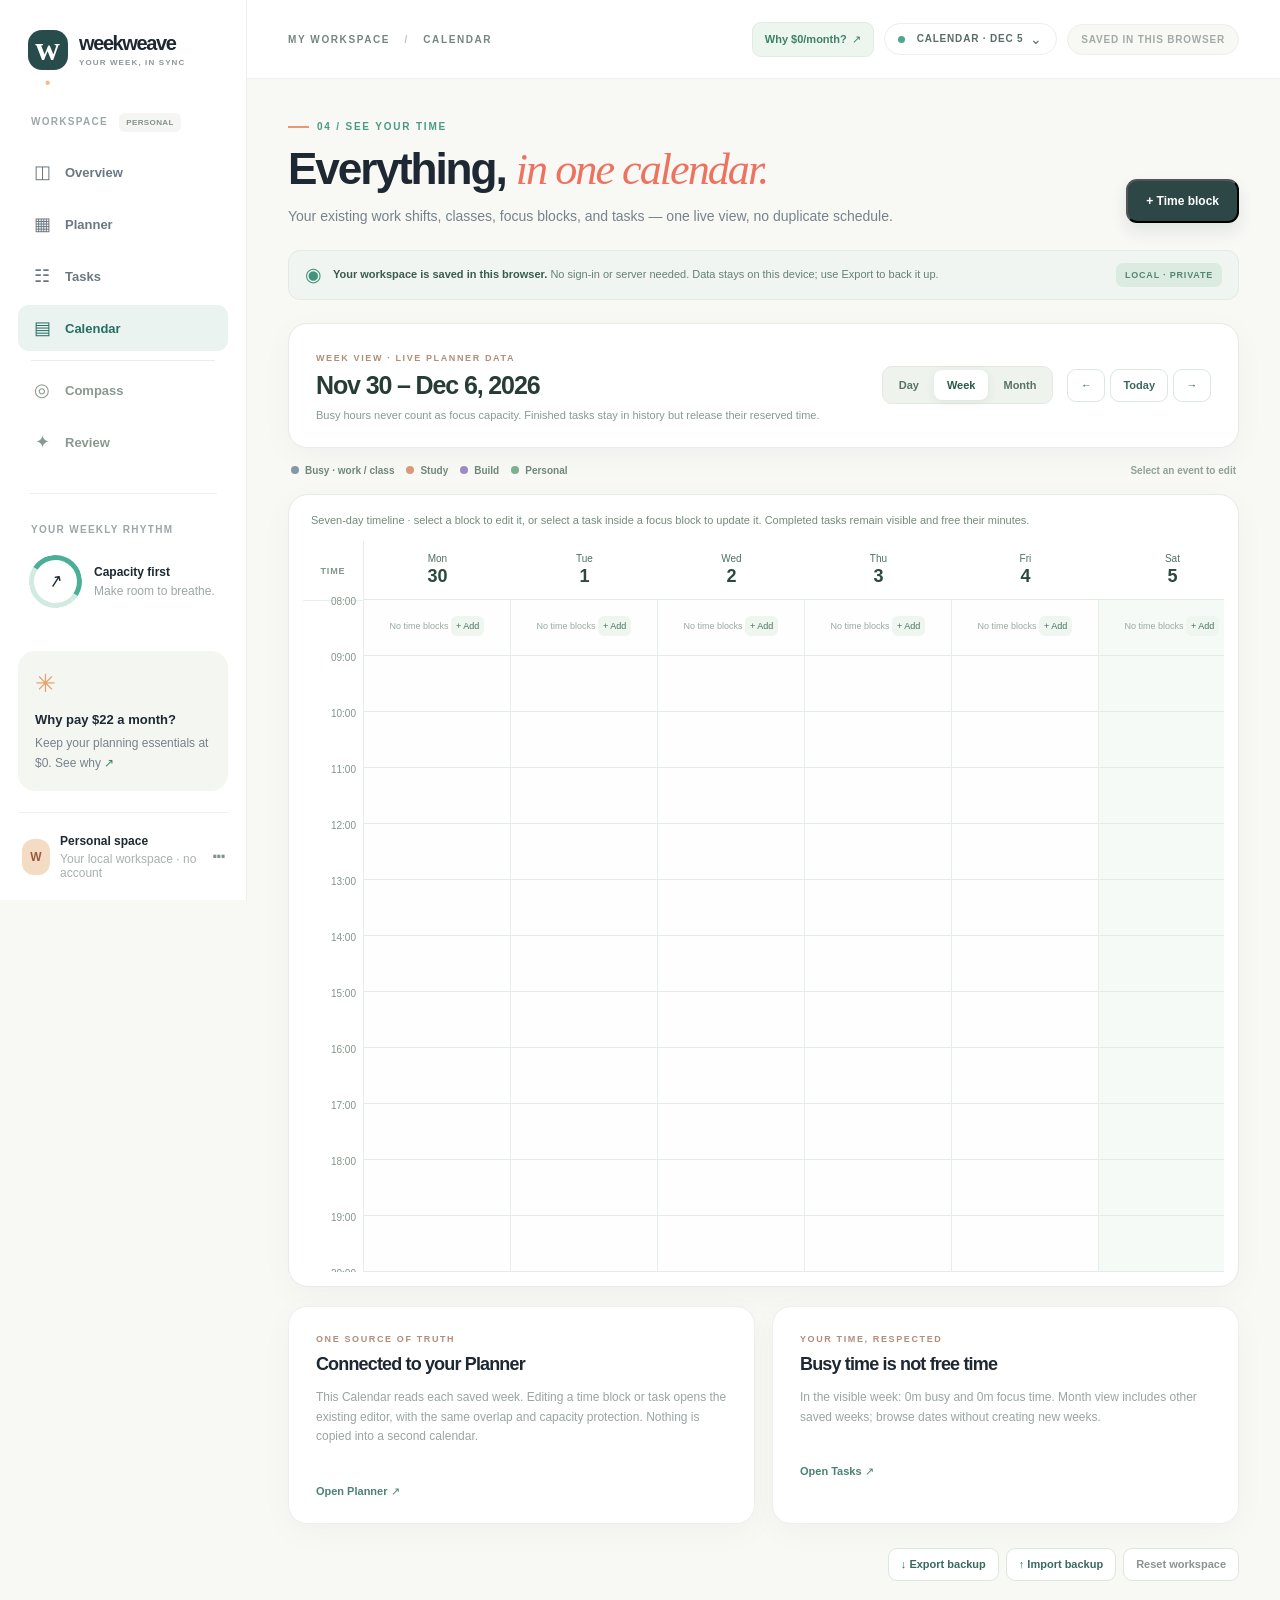
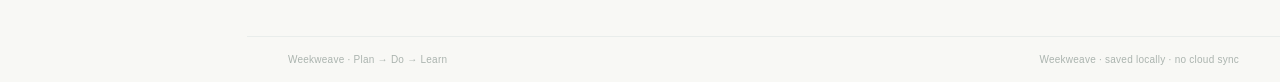
==== commit 791b1d51: "Make Weekweave instantly usable on first contact (v3.5) Start fresh workspaces blank with immediate " ====
--- a/calendar.html
+++ b/calendar.html
@@ -7,8 +7,8 @@
 <meta content="light" name="color-scheme"/>
 <meta content="Weekweave helps you plan weekly capacity, schedule tasks, track habits and reflect. Saves locally in your browser." name="description"/>
 <title>Calendar · Weekweave</title>
-<link href="assets/styles.css?v=3.3" rel="stylesheet"/>
-<script defer="True" src="assets/app-v3.3.js"></script></head>
+<link href="assets/styles.css?v=3.5" rel="stylesheet"/>
+<script defer="True" src="assets/app-v3.5.js"></script></head>
 <body>
 <a class="skip" href="#main">Skip to main content</a>
 <div class="app-shell">
@@ -19,8 +19,8 @@
 <a class="nav-link" href="planner.html"><span aria-hidden="true" class="nav-icon">▦</span><span>Planner</span></a>
 <a class="nav-link" href="tasks.html"><span aria-hidden="true" class="nav-icon">☷</span><span>Tasks</span></a>
 <a aria-current="page" class="nav-link active" href="calendar.html"><span aria-hidden="true" class="nav-icon">▤</span><span>Calendar</span></a>
-<a class="nav-link" href="compass.html"><span aria-hidden="true" class="nav-icon">◎</span><span>Compass</span></a>
-<a class="nav-link" href="review.html"><span aria-hidden="true" class="nav-icon">✦</span><span>Review</span></a></nav>
+<a class="nav-link nav-link-secondary" href="compass.html"><span aria-hidden="true" class="nav-icon">◎</span><span>Compass</span></a>
+<a class="nav-link nav-link-secondary" href="review.html"><span aria-hidden="true" class="nav-icon">✦</span><span>Review</span></a></nav>
 <div class="side-separator"></div>
 <p class="side-caption">YOUR WEEKLY RHYTHM</p>
 <div class="side-status"><span aria-hidden="true" class="status-ring">↗</span><div><strong>Capacity first</strong><small>Make room to breathe.</small></div></div>
--- a/assets/styles.css
+++ b/assets/styles.css
@@ -222,4 +222,43 @@
 /* Keep the decision action available even in a long task dialog. */
 #task-dialog .modal-actions{position:sticky;bottom:0;z-index:3;background:#fff;border-top:1px solid #e4ece6;padding:12px 0 9px;box-shadow:0 -9px 18px rgba(255,255,255,.96)}
 #task-dialog .modal-actions .button{min-height:42px}
-@media(max-width:650px){#task-dialog .modal-actions{bottom:0}}+@media(max-width:650px){#task-dialog .modal-actions{bottom:0}}
+
+/* v3.5 — First-contact UX: act first, learn the rest naturally. */
+.nav-link-secondary{color:#8a9990}
+.nav-link-secondary[href="compass.html"]{margin-top:10px;position:relative}
+.nav-link-secondary[href="compass.html"]:before{content:"";position:absolute;left:13px;right:13px;top:-7px;height:1px;background:#e8eee9}
+.nav-link-secondary.active{color:#276e62}
+.heading-quick-busy{background:#eff5f1;border-color:#d5e6dc;color:#306c57}
+.heading-right .mini-button{min-height:42px}
+
+.welcome-surface{background:linear-gradient(135deg,#edf5ee 0%,#f8f8f3 63%,#faf7f0 100%);border:1px solid #dceadf;border-radius:24px;padding:clamp(24px,3.6vw,50px);box-shadow:0 14px 42px rgba(26,65,45,.06);margin-bottom:16px;position:relative;overflow:hidden}
+.welcome-surface:before{content:"";width:320px;height:320px;position:absolute;right:-170px;top:-190px;pointer-events:none;border:1px solid #bad5c6;border-radius:50%;box-shadow:0 0 0 55px rgba(191,221,201,.12),0 0 0 110px rgba(191,221,201,.08)}
+.welcome-intro{max-width:690px;position:relative}.welcome-intro h1{font-size:clamp(37px,4.3vw,63px);line-height:1.08;letter-spacing:-.062em;margin:17px 0 15px;color:#233a32}.welcome-intro h1 em{font-family:Georgia,serif;color:#be7358;font-weight:400;letter-spacing:-.035em}.welcome-intro p{font-size:clamp(14px,1.35vw,17px);color:#60776a;line-height:1.65;margin:0 0 27px;max-width:620px}
+.welcome-actions{display:grid;grid-template-columns:repeat(2,minmax(0,1fr));gap:14px;position:relative}.welcome-action-card{min-width:0;display:flex;flex-direction:column;align-items:flex-start;gap:13px;padding:25px;background:#fff;border:1px solid #e1e9e2;border-radius:18px;box-shadow:0 7px 23px rgba(36,66,54,.035)}.welcome-action-card:hover{border-color:#a8cdb9;box-shadow:0 9px 28px rgba(36,66,54,.08)}.welcome-action-icon{width:40px;height:40px;display:grid;place-content:center;background:#e8f1eb;border-radius:12px;color:#3a745b;font-size:23px}.welcome-task-card .welcome-action-icon{background:#fbebe3;color:#bc7c5b}.welcome-action-overline{font-size:10px;color:#648a77;font-weight:900;letter-spacing:.105em}.welcome-action-card h2{margin:7px 0 8px;font-size:clamp(22px,2.4vw,31px);letter-spacing:-.055em;color:#263b34}.welcome-action-card p{font-size:13px;line-height:1.65;color:#71897d;margin:0;max-width:330px}.welcome-action-card .button{margin-top:auto;min-height:46px;justify-content:space-between;width:100%;max-width:245px}
+.welcome-secondary{display:flex;align-items:center;gap:10px;flex-wrap:wrap;margin-top:16px;font-size:12px;color:#577469;font-weight:650}.welcome-secondary .mini-button{background:#fff;border-color:#cbded1;color:#3b795c;min-height:39px}
+.welcome-support{display:flex;justify-content:space-between;align-items:center;gap:20px;flex-wrap:wrap;border:1px solid #e4ece5;border-radius:17px;padding:18px 24px;background:white;margin-bottom:19px}.welcome-support strong{font-size:14px;color:#354d41}.welcome-support p{margin:5px 0 0;color:#7c9084;font-size:12px;line-height:1.5}.welcome-demo{display:flex;gap:9px;align-items:center;flex-wrap:wrap;color:#788c7f;font-size:12px}.welcome-demo .mini-button{white-space:normal}
+
+/* Keep smart placement in the foreground; manual controls are available when needed. */
+.task-placement-panel{margin:2px 0 0;border-color:#bcdac9;background:#f3f9f4}
+.task-placement-title h3{font-size:17px}
+.suggestion-setup{margin-top:10px;border-color:#b5d8c2;color:#2d7458;background:#fff;white-space:normal;line-height:1.35;min-height:42px}
+.suggestion-empty{background:white;padding:13px;border:1px solid #deebe2;border-radius:11px;color:#60756b;font-size:12px;line-height:1.6}
+.suggestion-empty p{margin:6px 0 2px}
+.suggestion-apply{min-height:40px;border-color:#a8cbb2;color:#236348;background:#e9f5ea;font-weight:850}
+.suggestion-apply:hover,.suggestion-setup:hover{background:#d9eddf}
+.suggestion-short{color:#876e66}
+.task-manual-options{border:1px solid #e5ebe5;background:#fff;border-radius:11px;padding:0;overflow:hidden}
+.task-manual-options summary{list-style:none;cursor:pointer;padding:14px 15px;font-size:12px;font-weight:850;color:#465d50;display:flex;align-items:center;gap:10px;justify-content:space-between}
+.task-manual-options summary::-webkit-details-marker{display:none}
+.task-manual-options summary::after{content:"⌄";font-size:18px;color:#6a8e78}
+.task-manual-options[open] summary::after{transform:rotate(180deg)}
+.task-manual-options summary span{font-size:10px;font-weight:500;color:#8da095;letter-spacing:0;margin-left:auto}
+.task-manual-options summary:focus-visible{outline:3px solid #418a6d;outline-offset:-3px;border-radius:11px}
+.task-manual-inner{padding:15px;display:flex;flex-direction:column;gap:14px;border-top:1px solid #e5ebe5}
+#task-dialog .modal-actions{border-top:1px solid #e2ebe4}
+
+@media(max-width:1190px){.heading-right{flex-wrap:wrap}.heading-quick-busy{margin-right:0}}
+@media(max-width:940px){.nav-link-secondary[href="compass.html"]{margin-top:0}.nav-link-secondary[href="compass.html"]:before{display:none}}
+@media(max-width:760px){.welcome-surface{padding:23px 18px}.welcome-actions{grid-template-columns:1fr}.welcome-action-card{padding:20px;gap:8px}.welcome-action-card p{max-width:none}.welcome-action-card .button{max-width:none;margin-top:10px}.welcome-support{padding:16px;align-items:flex-start}.welcome-intro p{margin-bottom:20px}.welcome-intro h1{font-size:40px}.welcome-secondary{justify-content:space-between}.heading-right{width:100%}.heading-right button{flex:1;min-width:0;white-space:normal}}
+@media(max-width:390px){.welcome-intro h1{font-size:35px}.welcome-secondary .mini-button{width:100%}.task-manual-options summary{align-items:flex-start;flex-direction:column;gap:3px}.task-manual-options summary span{margin-left:0}.task-manual-options summary::after{position:absolute;right:14px;top:9px}.task-manual-options summary{position:relative;padding-right:38px}}
